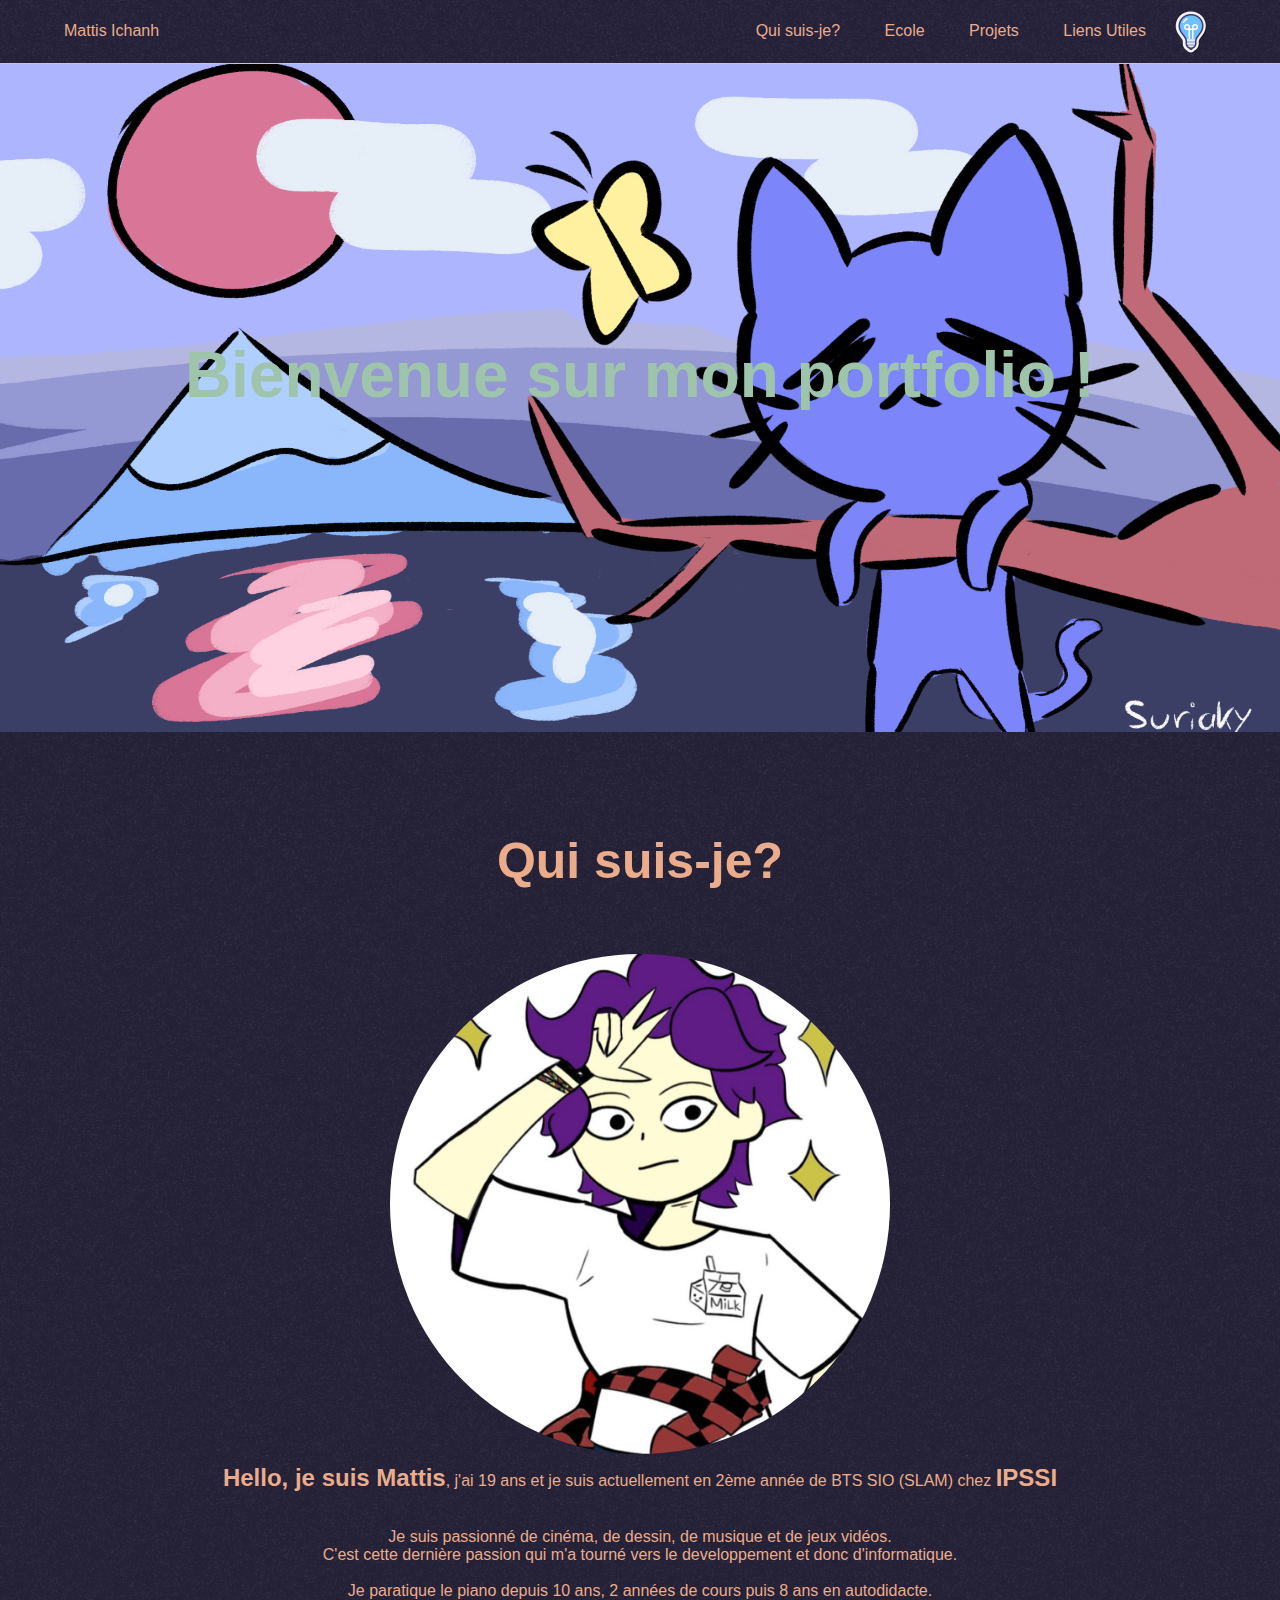
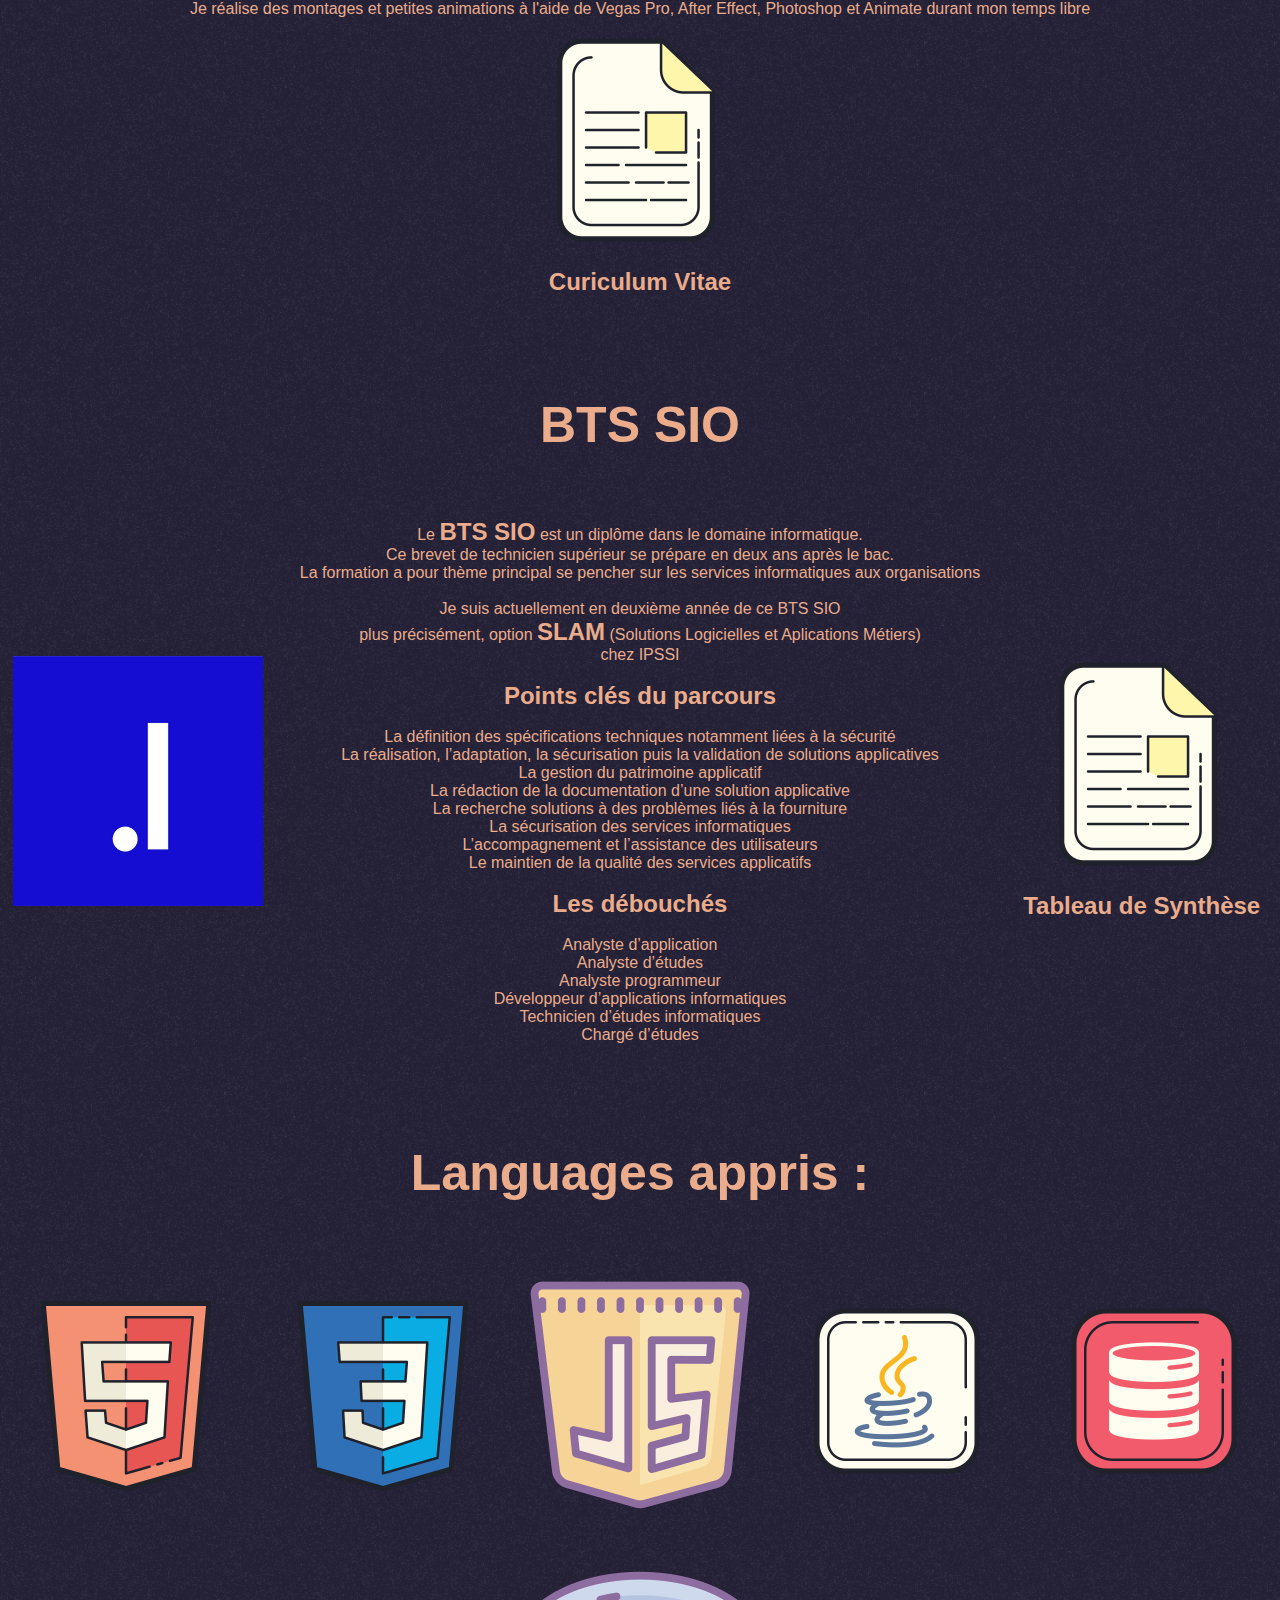
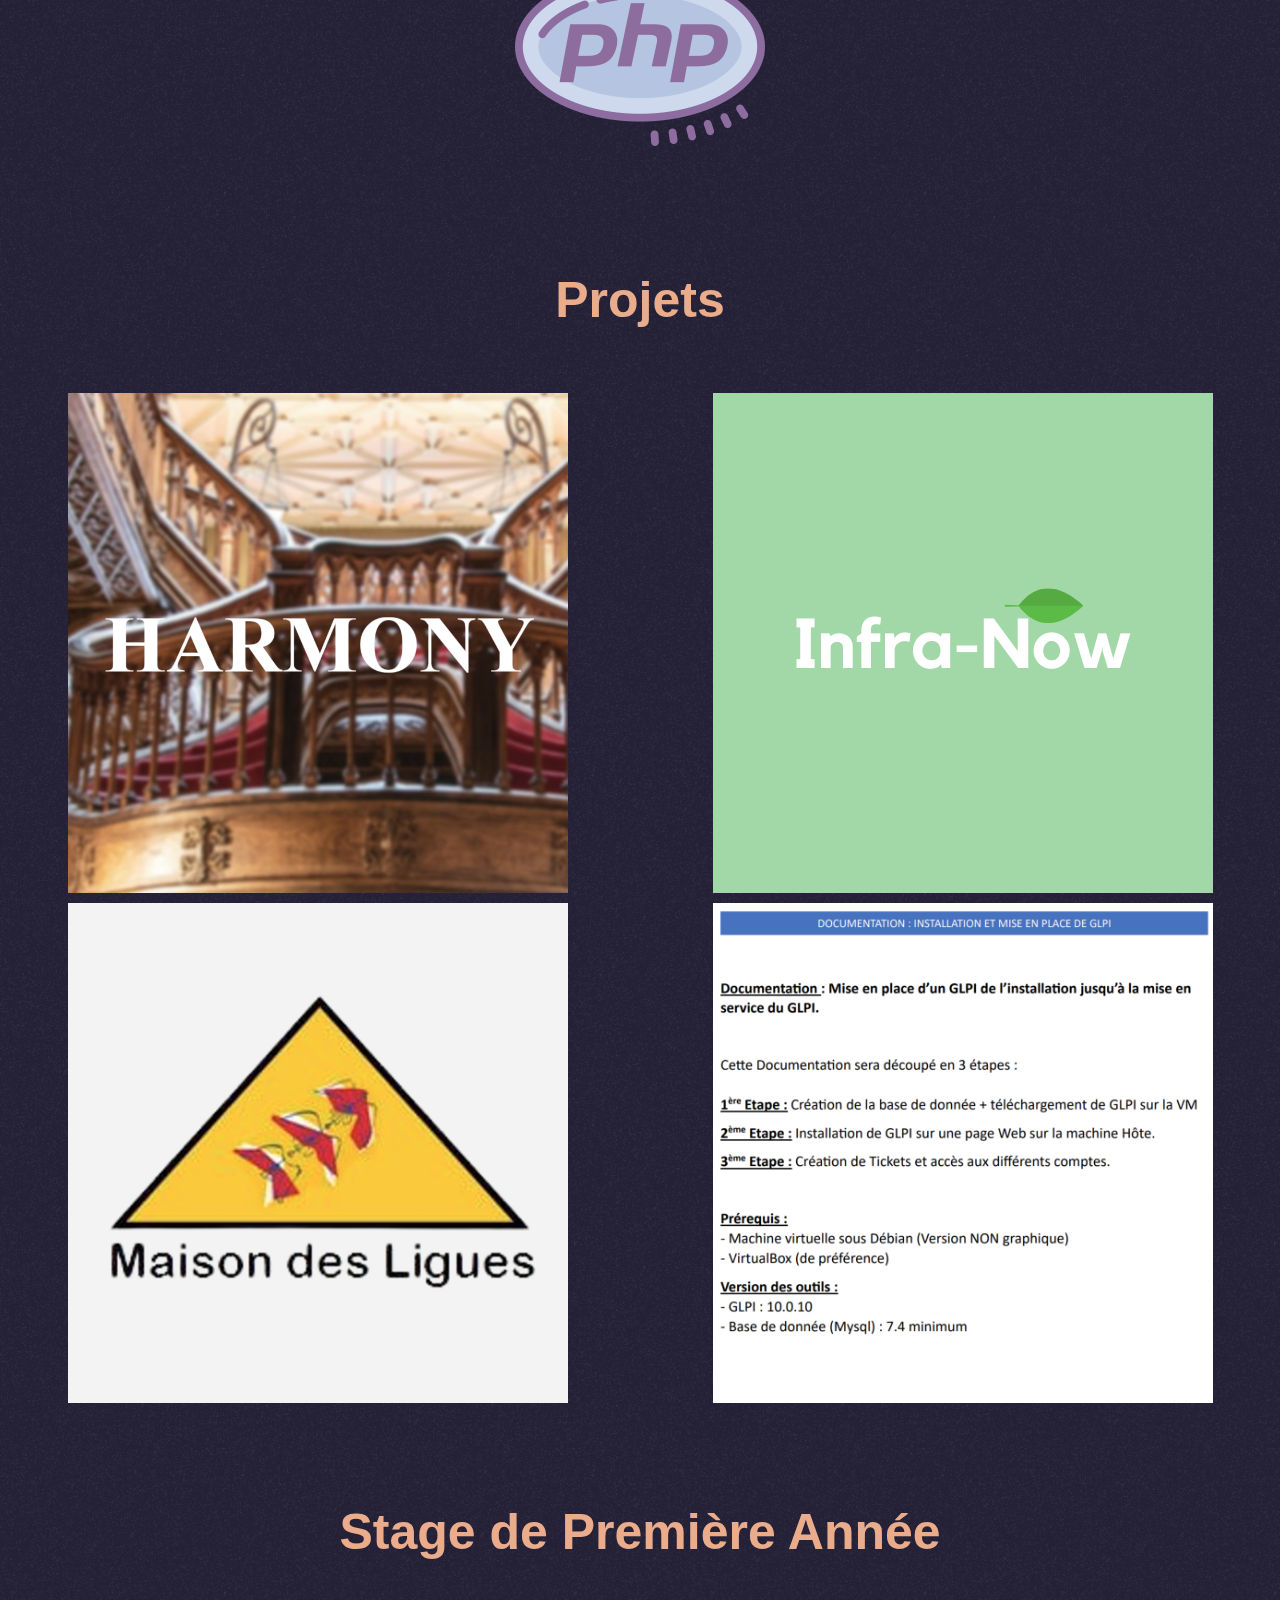
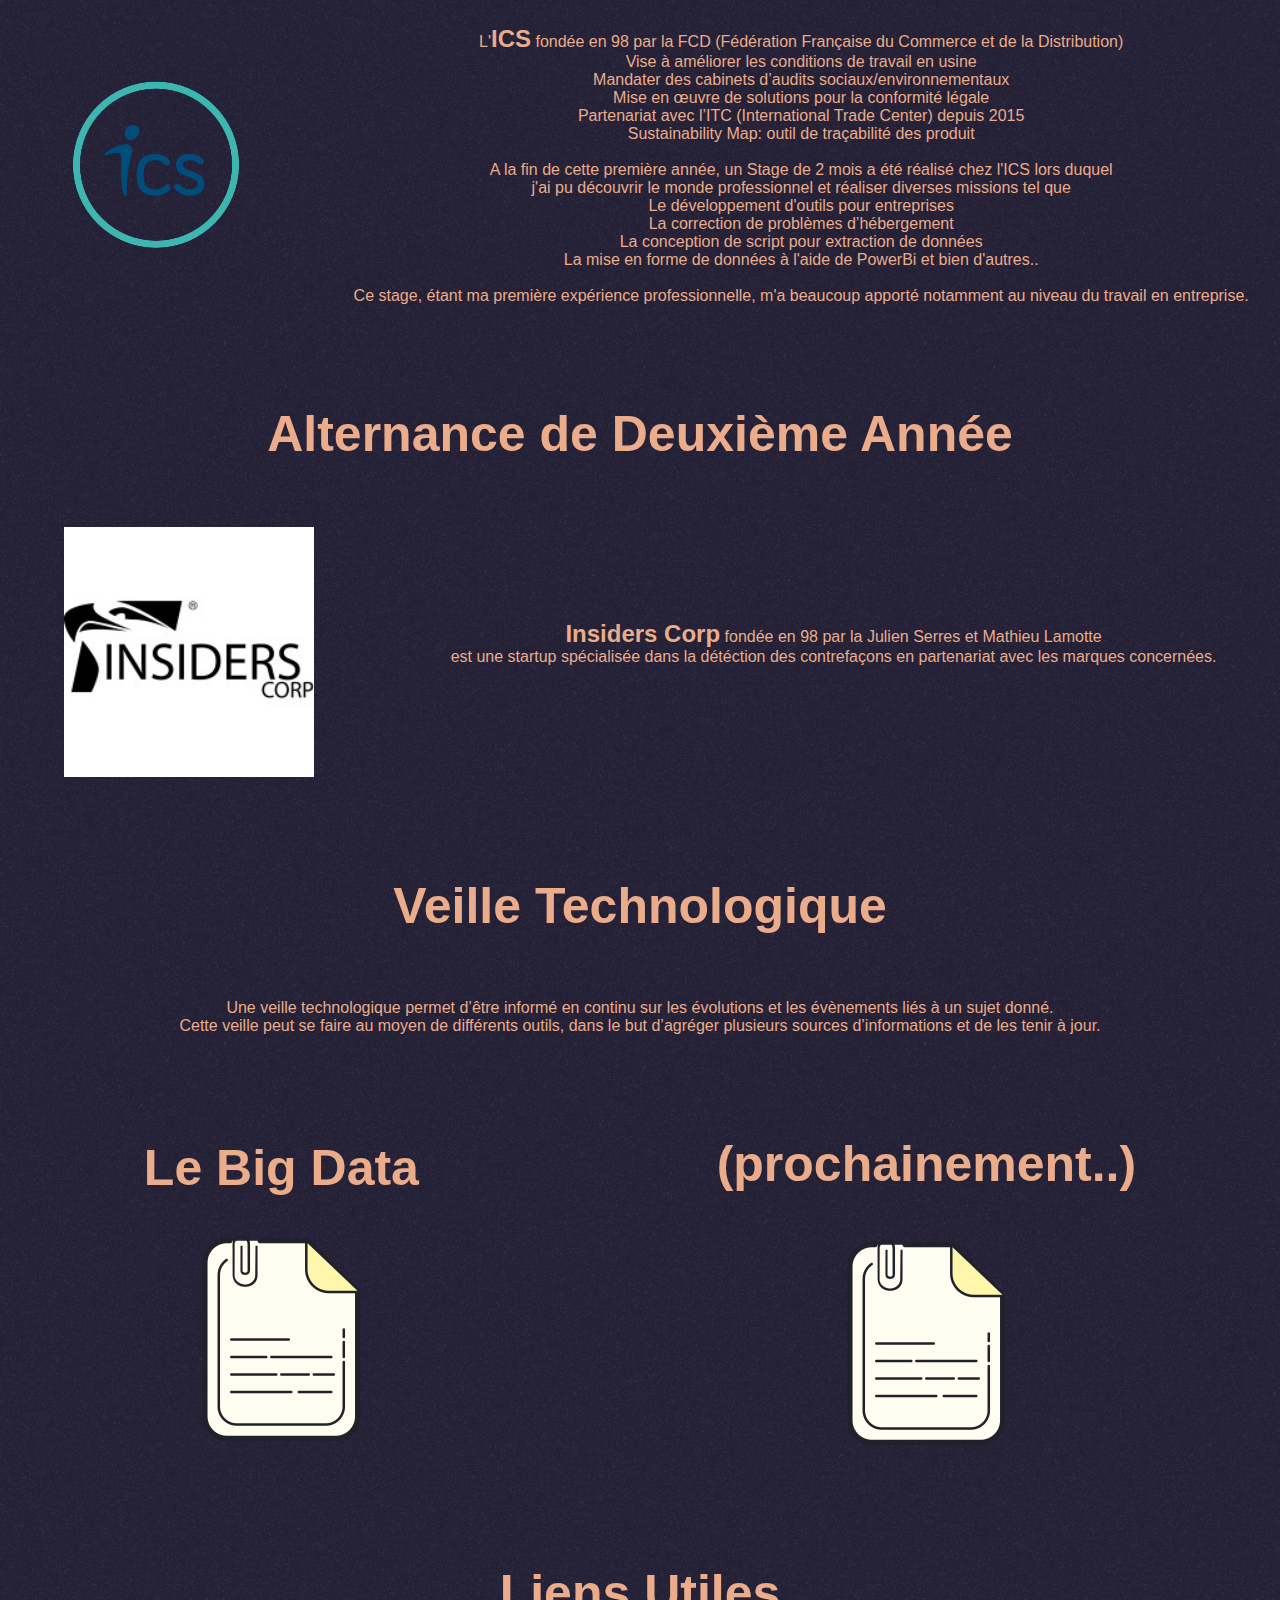
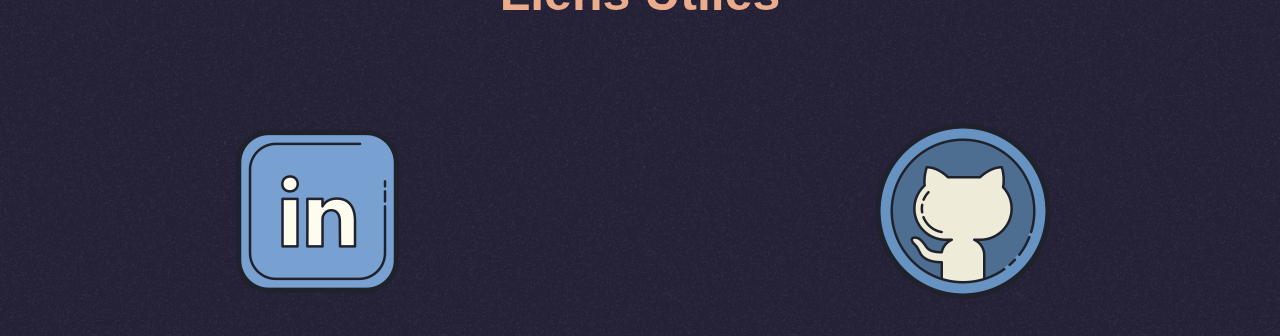
==== index.html @ 0b007d61 "pdf" ====
<!DOCTYPE html>
<html lang="fr">

<head>
    <meta charset="UTF-8">
    <link rel="stylesheet" type="text/css" href="style.css">
    <title>Mattis Ichanh</title>
</head>
<header class="header">
    <a class="home" href="index.html#">Mattis Ichanh</a>

    <nav>

        <ul class="nav_links">
            </p>
            <li><a href="index.html#infos">Qui suis-je?</a></li>
            <li><a href="index.html#ecole">Ecole</a></li>
            <li><a href="index.html#projets">Projets</a></li>
            <li><a href="index.html#contact">Liens Utiles</a></li>
        </ul>

    </nav>
    
    <a type="button" onclick="myFunction()">
        <img class="lumiere" src="images/light_off.png" id="lumiere" alt="">
    </a>
       
    <script>
        function myFunction() {
            var element = document.body;
            element.classList.toggle("dark-mode");
            var image = document.getElementById('lumiere');
            if (image.src.match("images/light_off.png")) {
                image.src = "images/light_on.png";
            } else {
                image.src = "images/light_off.png";
            }
        }
    </script>
    
    
    
</header>

<body>
    <p>© Mattis ICHANH</p>

    <h1 class="welcome">Bienvenue sur mon portfolio !</h1>

    <h1 id="infos">Qui suis-je?</h1>
    <div class="p_container">

        <div class="p_box">
            <img class="avatar" src="images/avatar.png">
        </div>

        <div class="p_box">
            <p><strong>Hello, je suis Mattis</strong>, j'ai 19 ans et je suis actuellement en 
                2ème année de BTS SIO (SLAM) chez <strong>IPSSI</strong></p>
            
            <br>
            <br>
            <p>Je suis passionné de cinéma, de dessin, de musique et de jeux vidéos.</p>
            <p>C'est cette dernière passion qui m'a tourné vers le developpement et donc d'informatique.</p>
            <br>
            <p>Je paratique le piano depuis 10 ans, 2 années de cours puis 8 ans en autodidacte.</p>
            <p>Je réalise des montages et petites animations à l'aide de Vegas Pro, After Effect, Photoshop et Animate durant mon temps libre</p>
            
            
            <div class="p_container"><div class="p_box">
                <a class="c_box" href="documents/ichanh_mattis_cv.pdf" target="_blank">
                    <img class="carre" src="images/logo_file1.png" alt="Curiculum Vitae téléchargeable sous format PDF">
                </a>
                <strong><p>Curiculum Vitae</p></strong>
            </div></div>

        </div>
        
    </div>

    <h1 id="ecole">BTS SIO</h1>
    <div class="p_container">

        <div class="p_box">
            <img class="carre" src="images/logo_ipssi.png">
        </div>

        <div class="p_box">
            <p>Le <strong>BTS SIO</strong> est un diplôme dans le domaine informatique.</p>
            <p>Ce brevet de technicien supérieur se prépare en deux ans après le bac.</p>
            <p>La formation a pour thème principal se pencher sur les services informatiques aux organisations</p>
            <br>
            <p>Je suis actuellement en deuxième année de ce BTS SIO </p>
            <p>plus précisément, option <strong>SLAM</strong> (Solutions Logicielles et Aplications Métiers)</p>
            <p>chez IPSSI</p><br>
            <p><strong>Points clés du parcours</strong></p>
            <br>
            <p>La définition des spécifications techniques notamment liées à la sécurité</p>
            <p>La réalisation, l’adaptation, la sécurisation puis la validation de solutions applicatives</p>
            <p>La gestion du patrimoine applicatif</p>
            <p>La rédaction de la documentation d’une solution applicative</p>
            <p>La recherche solutions à des problèmes liés à la fourniture</p>
            <p>La sécurisation des services informatiques</p>
            <p>L’accompagnement et l’assistance des utilisateurs</p>
            <p>Le maintien de la qualité des services applicatifs</p>
            <br>
            <p><strong>Les débouchés</strong></p>
            <br>
            <p>Analyste d’application</p>
            <p>Analyste d’études</p>
            <p>Analyste programmeur</p>
            <p>Développeur d’applications informatiques</p>
            <p>Technicien d’études informatiques</p>
            <p>Chargé d’études</p>
        </div>
        
        <div class="p_box">
            <a class="c_box" href="documents/tableau_synthese.pdf" target="_blank">
                <img class="carre" src="images/logo_file1.png">
            </a>
            <strong><p>Tableau de Synthèse</p></strong>
        </div>

    </div>

    <h1>Languages appris :</h1>
    <div class="l_container">

        <div class="l_box">
            <img class="carre" src="images/logo_html.png">
        </div>
        <div class="l_box">
            <img class="carre" src="images/logo_css.png">
        </div>
        <div class="l_box">
            <img class="carre" src="images/logo_js.png">
        </div>
        <div class="l_box">
            <img class="carre" src="images/logo_java.png">
        </div>
        <div class="l_box">
            <img class="carre" src="images/logo_sql.png">
        </div>
        <div class="l_box">
            <img class="carre" src="images/logo_php.png">
        </div>
    </div>



    <h1 id="projets">Projets</h1>
    <div class="p_container">

        <div class="p_box">
            <div class="fullwrap">
                <a class="button" href="https://harmony.ipssi-sio.fr/index.php" target="_blank">
                    <img src="images/projet_harmony.png">
                    <div class="fullcap">
                        <h1>Harmony</h1>
                        <p>Site de bibliothèque avec la possibilité de réservation réalisé en Php, JavaScript et Java. La base de données a été faite en SQL</p>
                        <p>Documentation:</p><br>
                        <a class="button" href="documents/doc_harmony_cahier.pdf" target="_blank">[Cahier des charges]</a> 
                        <a class="button" href="documents/doc_harmony_uti.pdf" target="_blank">[Manuel d'utilisateur]</a>    
                        <a class="button" href="documents/doc_harmony_rgpd.pdf" target="_blank">[RGPD]</a>       
                    </div>
                </a>
            </div>
        </div>
        
        <div class="p_box">
            <div class="fullwrap">
                <a class="button" href="https://davidsun13.github.io/Infra-Now" target="_blank">
                    <img src="images/projet_infranow.png">
                    <div class="fullcap">
                        <h1>Infranow</h1>
                        <p>Création d'une entreprise fictive avec la mise en place d'un cahier des charges, d'un site web ainsi que d'une configuration d'un profil Linkedin.</p>
                        <p>Documentation:</p><br>
                        <a class="button" href="documents/doc_infranow_powerpoint.pdf" target="_blank">[Présentation]</a>    
                        <a class="button" href="documents/doc_infranow_business_plan.pdf" target="_blank">[Business Plan]</a>    
                        <a class="button" href="documents/doc_infranow_kbis.pdf" target="_blank">[KBIS]</a>    
                        <a class="button" href="documents/doc_infranow_mentions_legales.pdf" target="_blank">[Mentions Légales]</a>             
                    </div>
                </a>
            </div>
        </div>

        <div class="p_box">
            <div class="fullwrap">
                <a class="button" href="documents/doc_m2l.pdf" target="_blank">
                    <img src="images/projet_m2l.png">
                    <div class="fullcap">
                        <h1>Prestation pour M2L</h1>
                        <p>Documentation sur la mise en place d'un cahier des charges, d'une documentation détaillée avec diagramme de gant pour la gestion du projet. Site de réservation d'équipements sportifs réalisé en Node.js, base de données faite en SQL.</p>           
                        <p>Documentation:</p><br>
                        <a class="button" href="documents/doc_m2l_powerpoint.pdf" target="_blank">[Présentation]</a>
                        <a class="button" href="documents/doc_m2l_triangle.pdf" target="_blank">[Triangle du projet]</a>
                        <a class="button" href="documents/doc_m2l_tech.pdf" target="_blank">[Documantation technique]</a>
                    </div>
                </a>
            </div>
        </div>
        
        <div class="p_box">
            <div class="fullwrap">
                <a class="button" href="documents/doc_glpi.pdf" target="_blank">
                    <img src="images/projet_glpi.png">
                    <div class="fullcap">
                        <h1>GLPI</h1>
                        <p>Réalisation d'une documentation sur un projet d'outil de gestion d'erreurs utilisateur</p>
                    </div>
                </a>
            </div>
        </div>

    </div>


    <h1 id="stage">Stage de Première Année</h1>
    <div class="p_container">

        <div class="p_box">
            <img class="carre" src="images/logo_ics.png">
        </div>

        <div class="p_box">
            <p>L'<strong>ICS</strong> fondée en 98 par la FCD (Fédération Française du Commerce et de la Distribution)</p>
            <p>Vise à améliorer les conditions de travail en usine</p>
            <p>Mandater des cabinets d’audits sociaux/environnementaux</p>
            <p>Mise en œuvre de solutions pour la conformité légale</p>
            <p>Partenariat avec l’ITC (International Trade Center) depuis 2015</p>
            <p>Sustainability Map: outil de traçabilité des produit</p>
            <br>
            <p>A la fin de cette première année, un Stage de 2 mois a été réalisé chez l'ICS lors duquel </p>
            <p>j'ai pu découvrir le monde professionnel et réaliser diverses missions tel que </p>
            <p>Le développement d'outils pour entreprises</p>
            <p>La correction de problèmes d’hébergement</p>
            <p>La conception de script pour extraction de données</p>
            <p>La mise en forme de données à l'aide de PowerBi et bien d'autres..</p>
            <br>
            <p>Ce stage, étant ma première expérience professionnelle, m'a beaucoup apporté notamment au niveau du travail en entreprise.
            </p>
        </div>

    </div>

    <h1 id="alternance">Alternance de Deuxième Année</h1>
    <div class="p_container">

        <div class="p_box">
            <img class="carre" src="images/logo_insiders.png">
        </div>

        <div class="p_box">
            <p><strong>Insiders Corp</strong> fondée en 98 par la Julien Serres et Mathieu Lamotte</p>
            <p>est une startup spécialisée dans la détéction des contrefaçons en partenariat avec les marques concernées.</p>
            <br>
        </div>
    </div>

    <h1>Veille Technologique</h1>
    <div class="p_container">

        <div class="p_box">
            <p>Une veille technologique permet d’être informé en continu sur les évolutions et les évènements liés à un sujet donné.</p>
            <p>Cette veille peut se faire au moyen de différents outils, dans le but d’agréger plusieurs sources d’informations et de les tenir à jour.</p>
        </div>

    </div>
    
    <div class="p_container">

        <div class="p_box">
            <h1>Le Big Data</h1>
            <a class="c_box" href="documents/veille_technologique_big_data.pdf" target="_blank">
                <img class="carre" src="images/logo_file.png">
            </a>    
        </div>

        <div class="p_box">
            <h1>(prochainement..)</h1>
            <a class="c_box" href="#" target="_blank">
                <img class="carre" src="images/logo_file.png">
            </a>    
        </div>

    </div>

    <h1 id="contact">Liens Utiles</h1>
    <div class="c_container">

        <a class="c_box" href="https://www.linkedin.com/in/mattis-i-63588a247/" target="_blank">
            <img class="carre" src="images/logo_linkedin.png">
        </a>

        <a class="c_box" href="https://gitlab.com/Suriaky" target="_blank">
            <img class="carre" src="images/logo_git.png">
        </a>
        
    </div>

</body>

</html>
---- style.css ----
* {
    box-sizing: border-box;
    margin: 0;
    text-align: center;
    font-family: 'GeneralSans-Variable',Helvetica,sans-serif;
}
img {
    display: block;
    margin-left: auto;
    margin-right: auto;
    max-width: 100%;
}
li, a {
    font-weight: 500;
    font-size: 16px;
    text-decoration: none;
}
header {
    transition: 0.5s ;
    position: fixed;
    left: 0px;  
    right: 0px;  
    top: 0px;  
    display: flex;
    justify-content: space-between;
    align-items: center;
    padding-inline: 5%;
    padding-block: 0.5%;
    border-bottom: 1px solid #CAC4CE;
    background-color: #242038;
    background-image:url("images/bg_grain.png");
    background-size: 350px auto;
}
.lumiere {
    width: 50px;
    height: 50px;
}
.home {
    margin-right: auto;
    color: #EAAC8B;
}
.home:hover {
    color: #f1d3c3;
}
.nav_links {
    font-size: 100%;
}
.nav_links li {
    display: inline-block;
    padding: 0px 20px;
}
.nav_links li a {
    color: #EAAC8B;
}
.nav_links li a:hover {
    color: #f1d3c3;
}
.navbar {
    overflow: hidden;
}
body {
    transition: 0.5s ;
    background-color: #242036;
    background-image:url("images/bg_grain.png");
    background-size: 350px auto;
    color: #EAAC8B;
}
.coucou {
    padding: 1%;
}
.welcome {
    transition: 0.3s;
    font-size: 400%;
    padding-top: 25%;
    padding-bottom: 25%;
    background-image:url("images/bg_welcome.png");
    background-size: 100% auto;
    color: #9EC5AB;
}
.welcome:hover {
    letter-spacing: 3px;
    color: #E6F0E9;
}
html, body {   
    scroll-behavior: smooth; /*Ceci permet de rentre "smooth" la transition lorsque l'on clique sur un bouton de la nav*/
}
h1 {
    padding-top: 100px;
    padding-bottom: 5%;
    font-size: 50px;
}
strong {
    font-size: 150%;
}
.box {
    display: grid;
    grid-template-columns: repeat(2, 1fr);
    grid-gap: 10px;
    grid-auto-rows: minmax(100px, auto);
    align-items: center;
    padding: 5%;
}
.p_container {
    display: flex;
    flex-wrap: wrap;
    grid-gap: 10px;
}.p_box {
    grid-gap: 10px;
    grid-template-columns: 1fr;
    margin: auto;
}.p_box a {
    display: grid;
    grid-gap: 10px;
    grid-template-columns: 1fr;
    margin: auto;
}
.carre {
    max-width: 250px;
    width: 250px;
    height: 250px;
}
.avatar{
    max-width: 500px;
    width: 500px;
    height: 500px;
    border-radius: 50%;
}
.button {
    font-size: 125%;
    color: #E2F3E9;
}
.l_container {
    display: flex;
    flex-wrap: wrap;
    grid-gap: 5px;
}
.l_box {
    display: grid;
    grid-gap: 10px;
    grid-template-columns: 1fr;
    margin: auto;
    size: 10%;
}
.l_box .carre {
    max-width: 500px;
    width: 250px;
    height: 250px;
    align-items: center;
}
.c_container {
    display: flex;
    flex-wrap: wrap;
    grid-gap: 10px;
}
.c_box {
    display: grid;
    grid-gap: 10px;
    grid-template-columns: 1fr;
    margin: auto;
    size: 10%;
}

.c_box .carre {
    max-width: 500px;
    width: 250px;
    height: 250px;
}
.dark-mode {
    background-color: #E6F0E9;
    color: #14303f;
    .nav_links li a {
    color: #14303f;
}
.home {
    color: #14303f;
}
.header {
    background-color: #E6F0E9;
}
    
}
/* image responsive */
.fullwrap img { width: 500px; }
.fullwrap {
  position: relative; /* required for (b1) */
}
 
/* position de la description */
.fullcap {
  /* pour couvrir l'image */
  position: absolute; top: 0; left: 0;
  width: 100%; height: 100%;
  background-color: rgba(0, 0, 0, 0.7);
 
  /* centrer le contenu */
  display: warp; justify-content: center; align-items: center;
}
 
/* description quand hover */
.fullcap {
  visibility: none; opacity: 0;
  transition: opacity 0.3s;
}
.fullwrap:hover .fullcap {
  visibility: visible; opacity: 1;
}
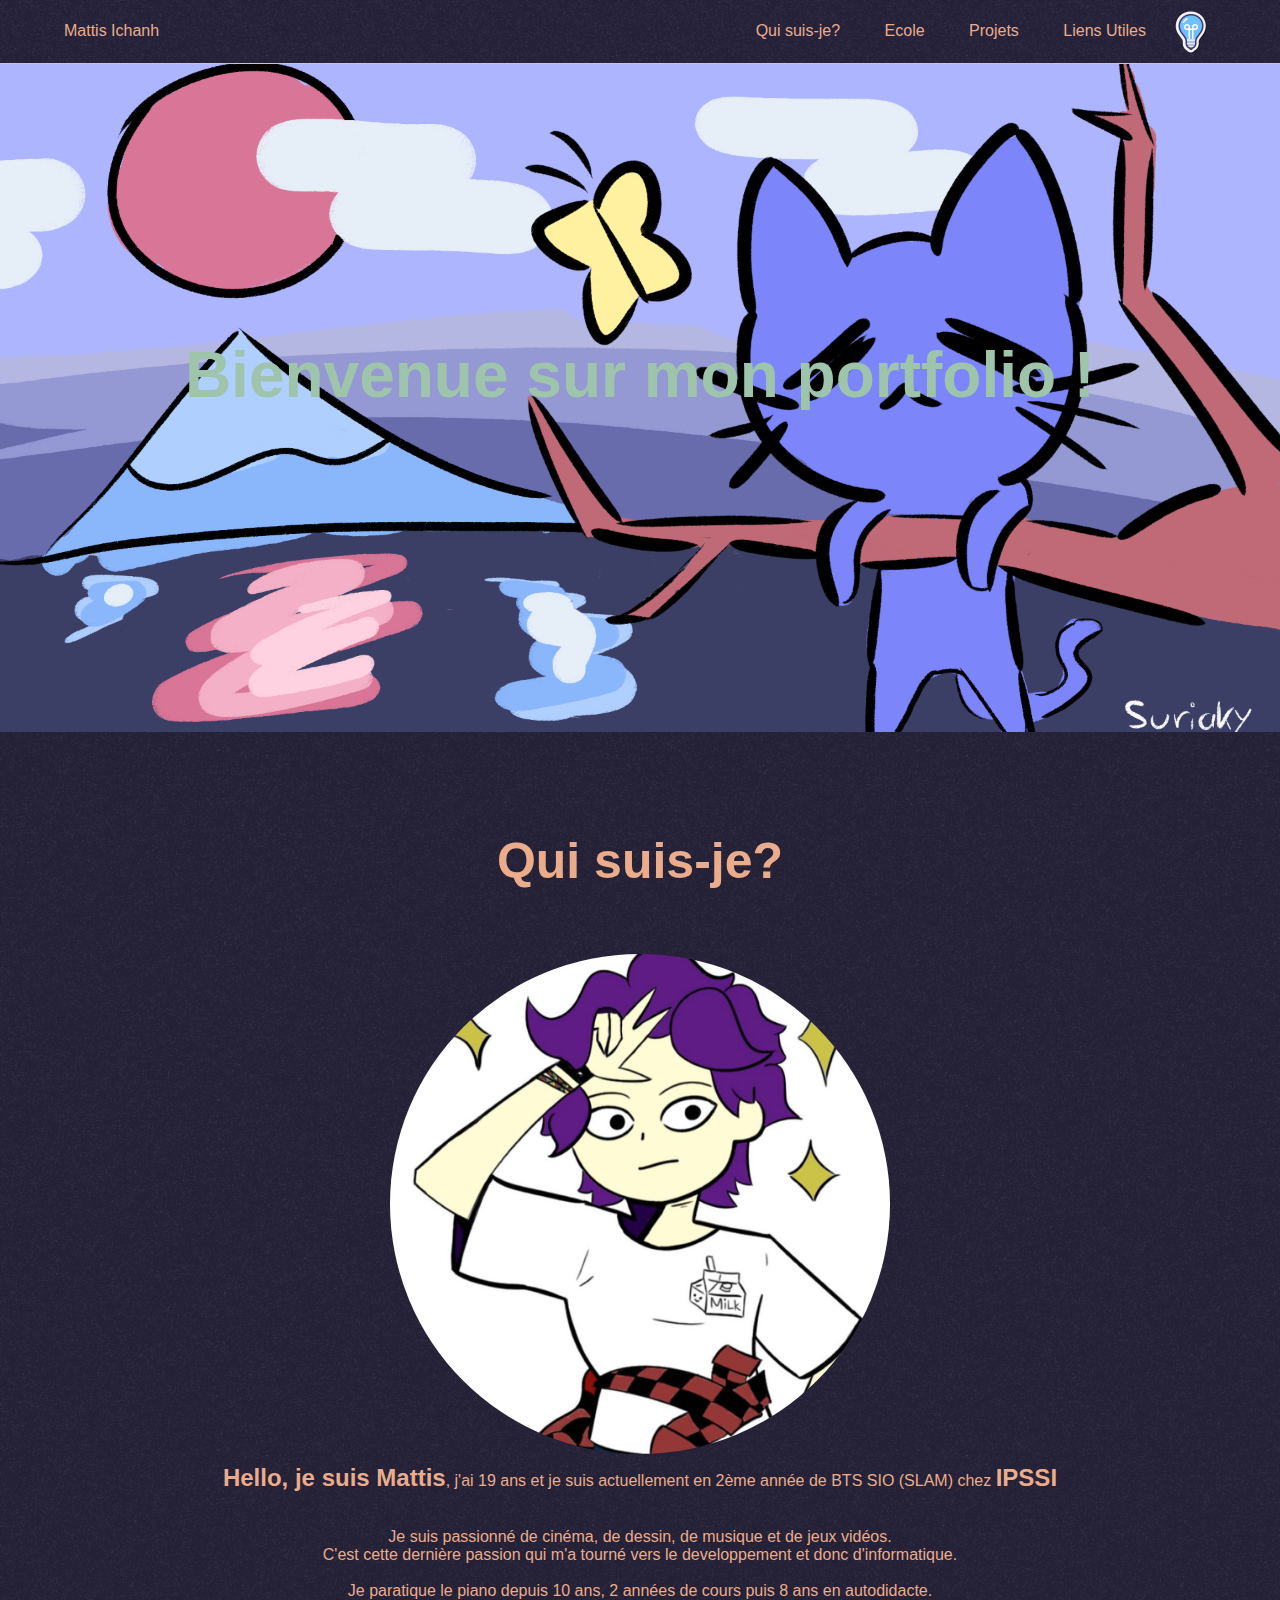
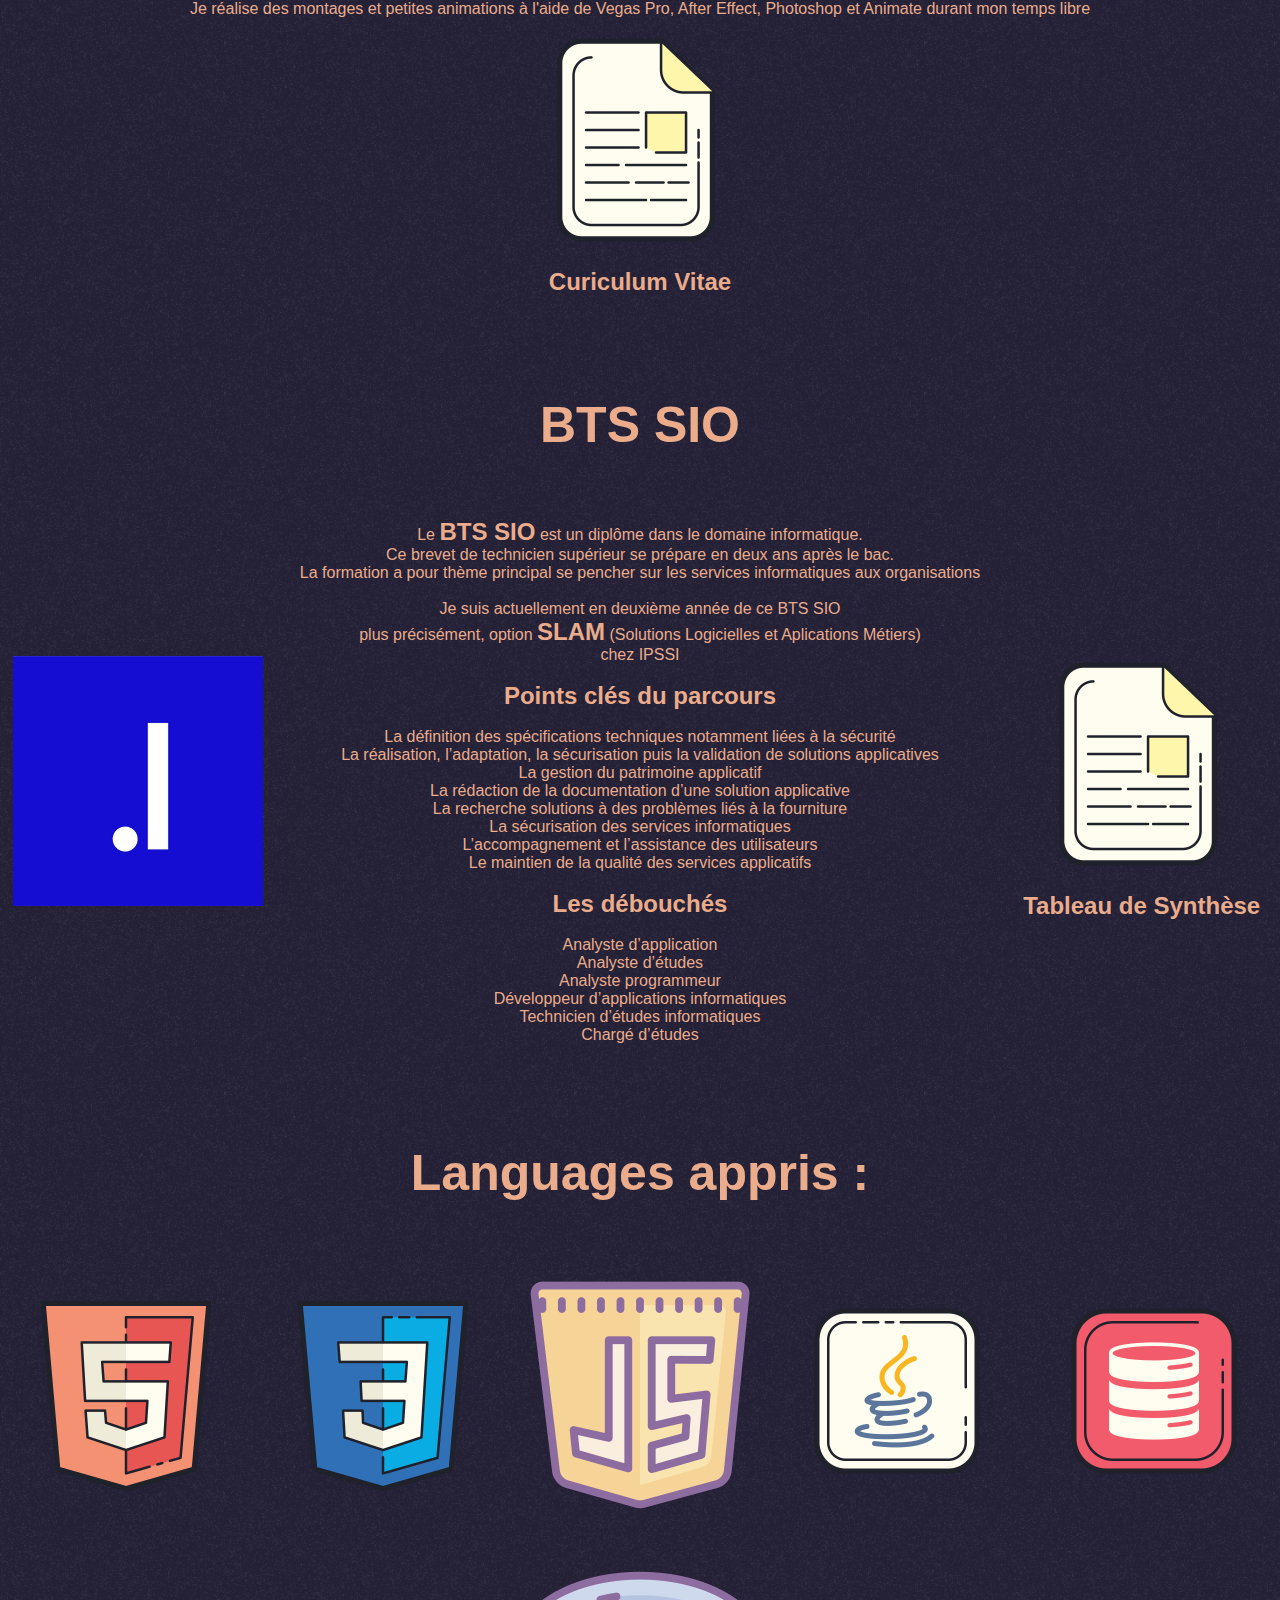
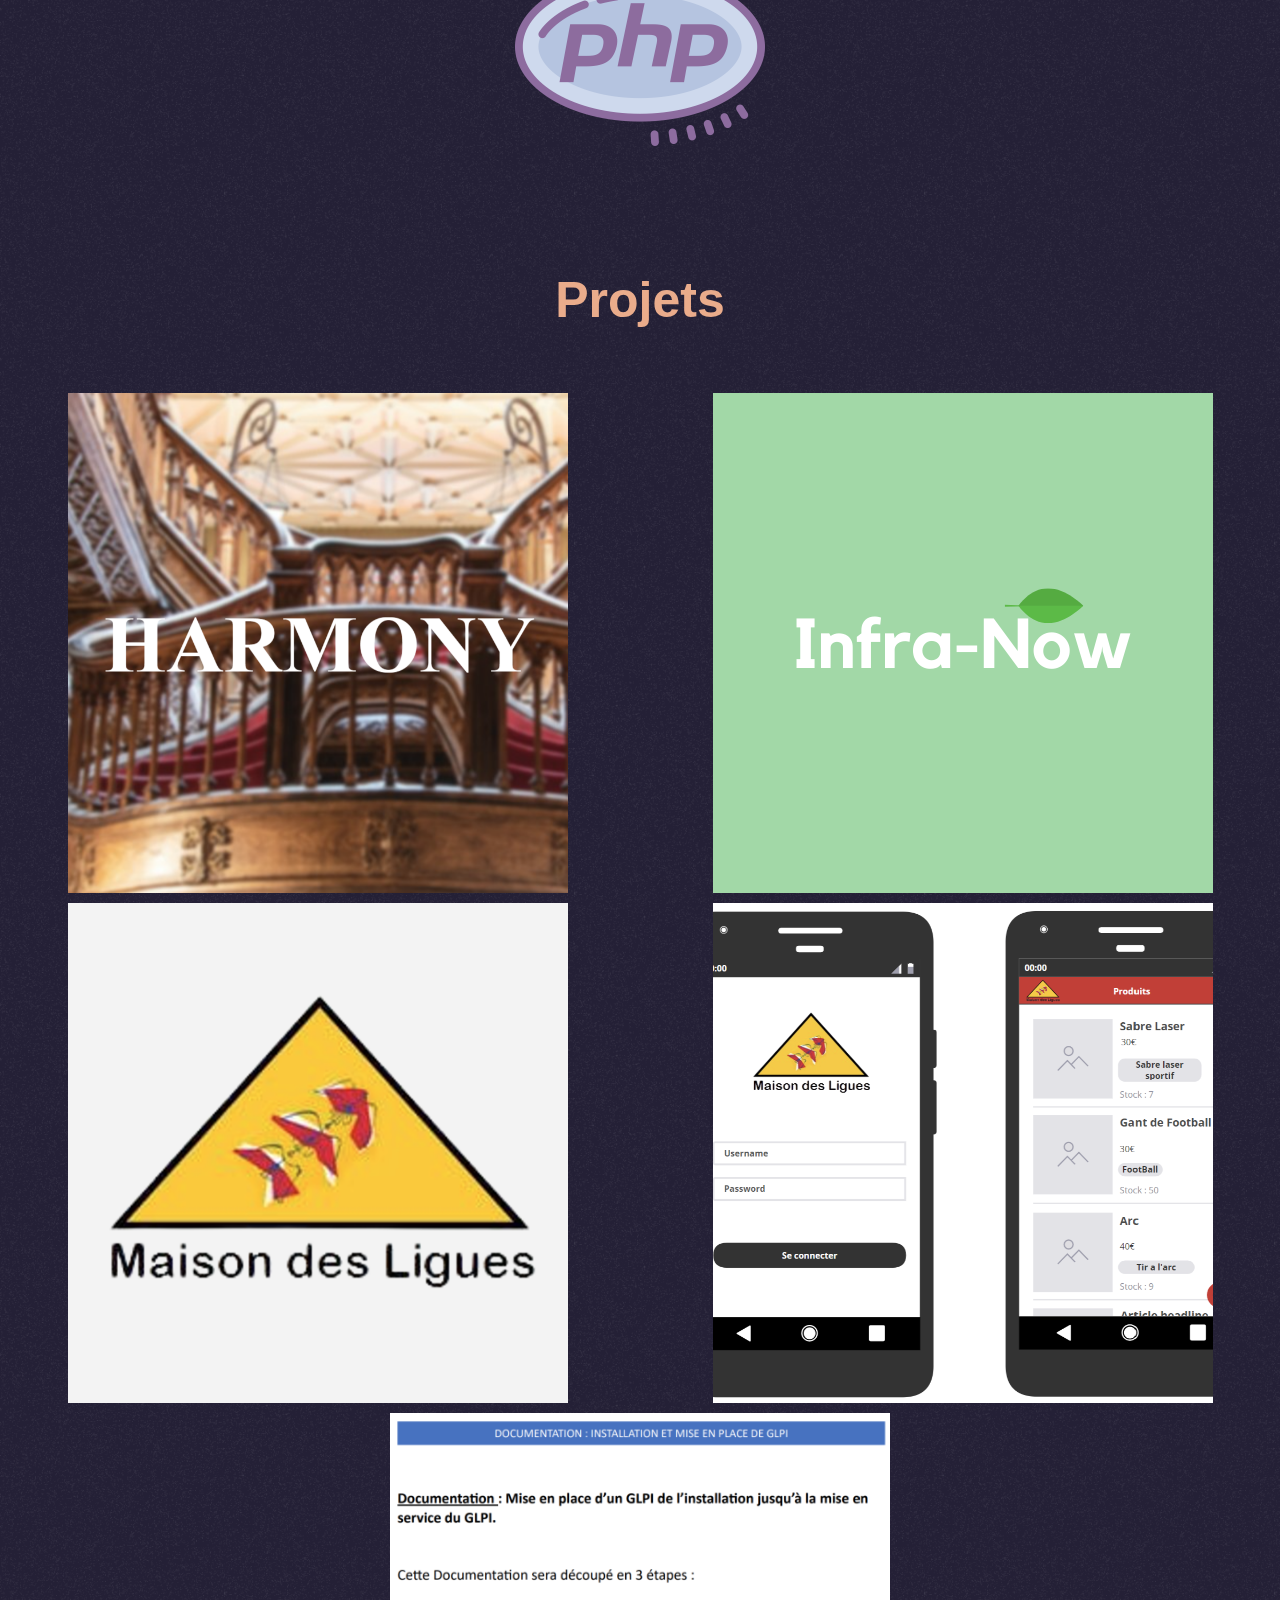
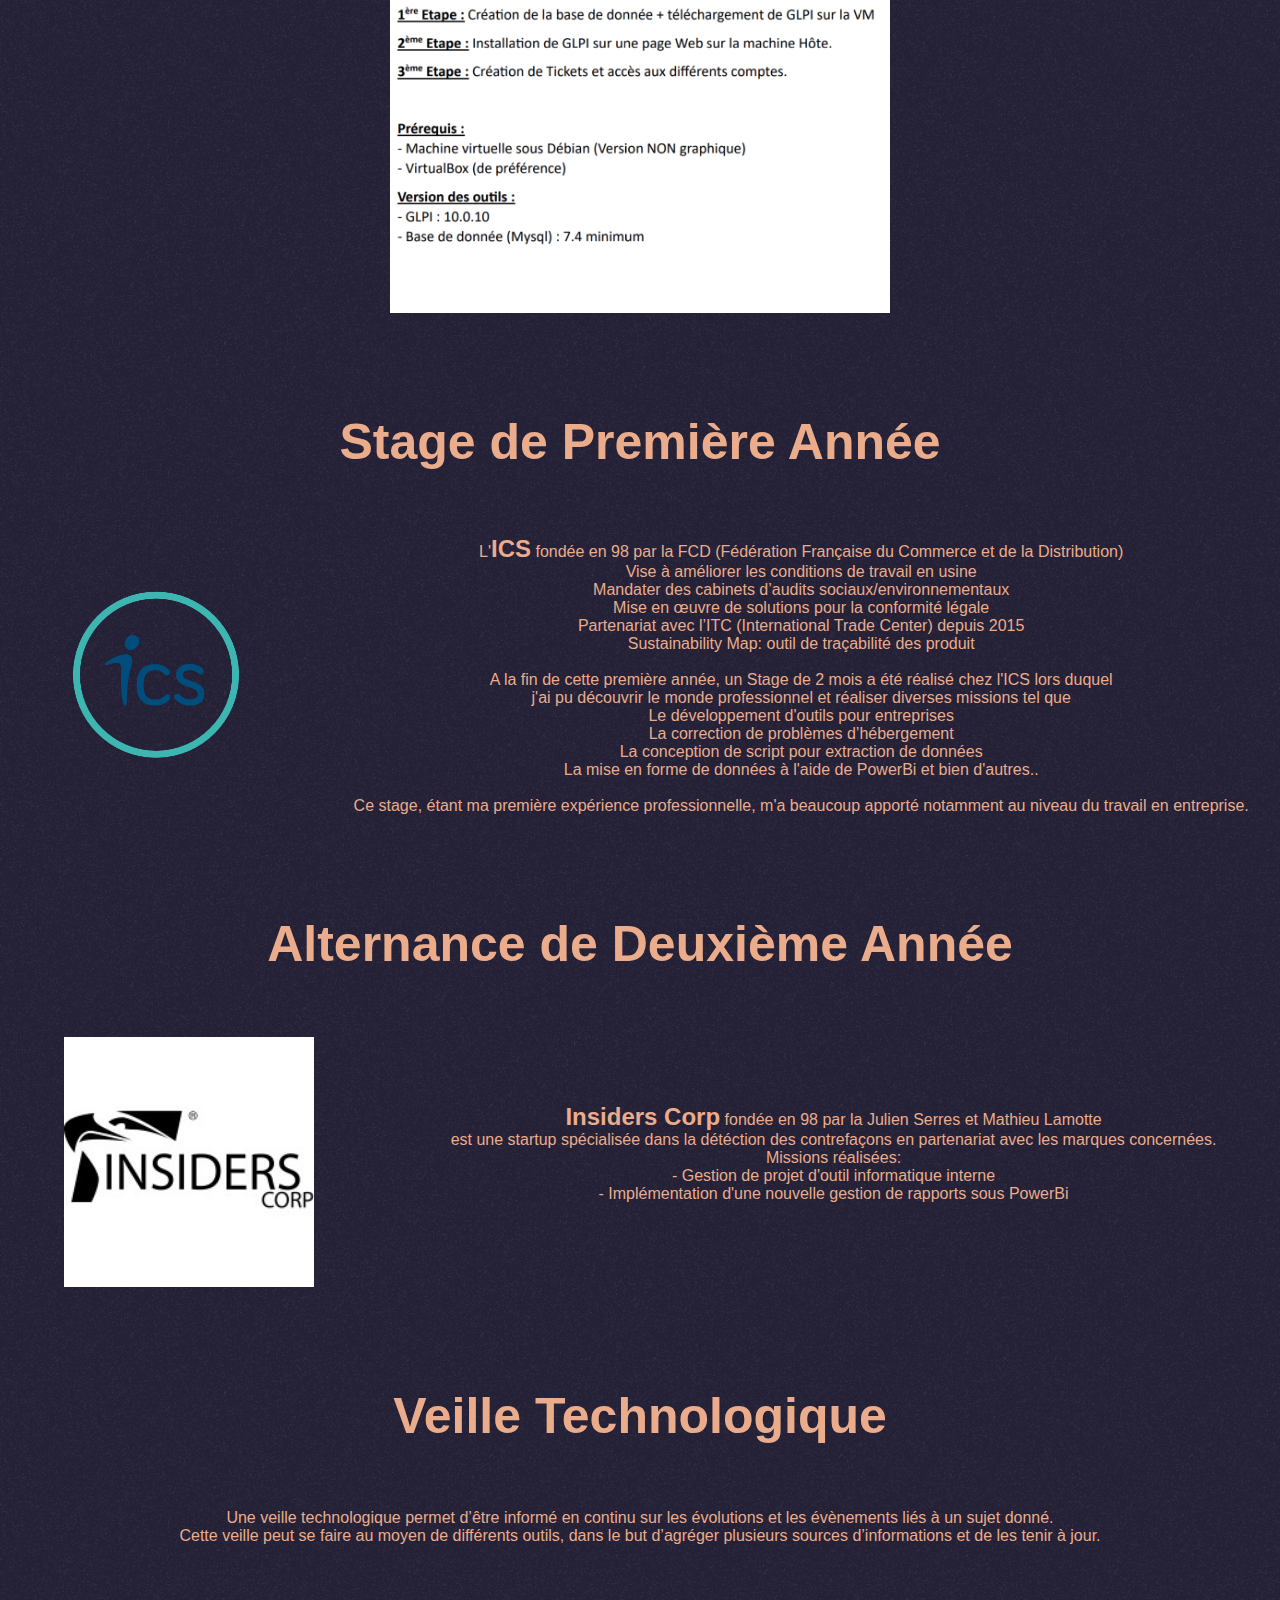
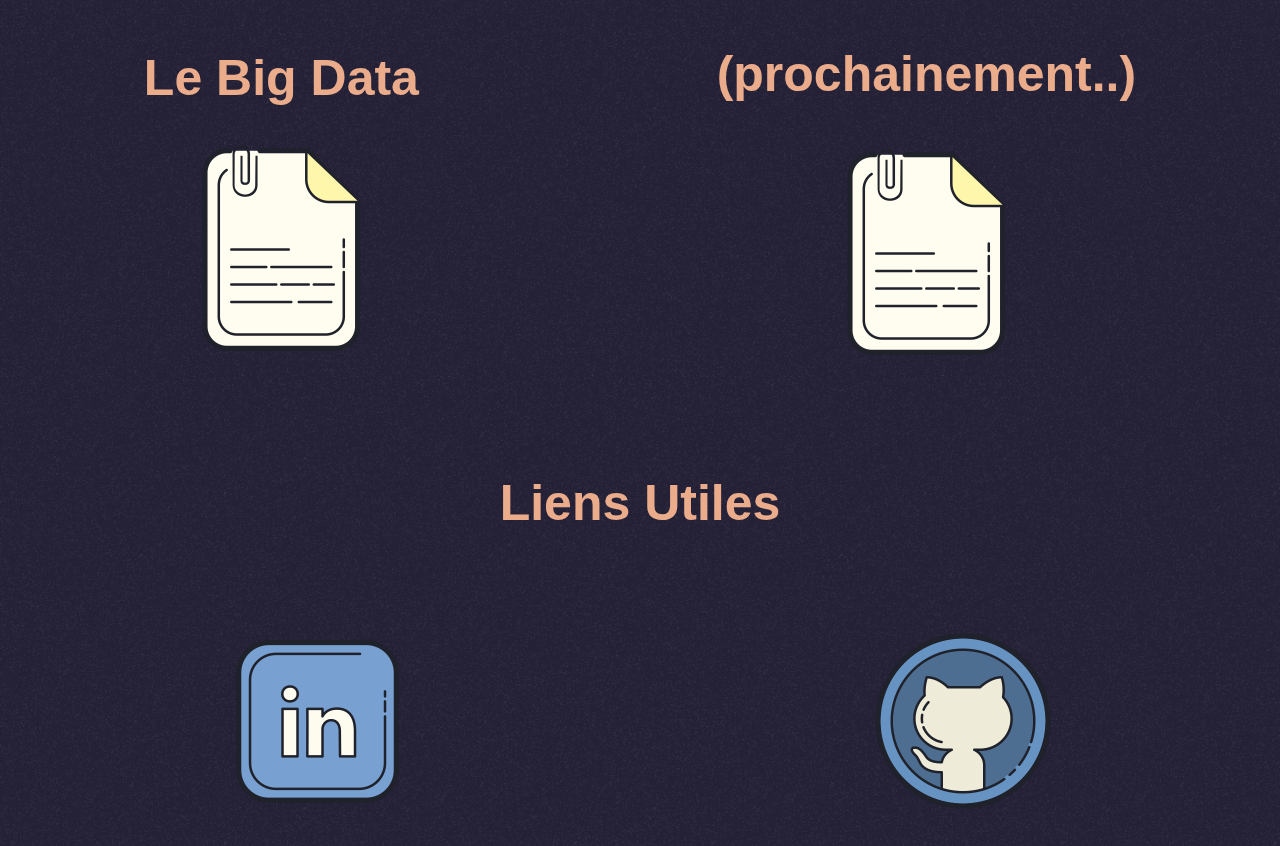
==== commit fdb3858e: "oui" ====
--- a/index.html
+++ b/index.html
@@ -189,12 +189,27 @@
                 <a class="button" href="documents/doc_m2l.pdf" target="_blank">
                     <img src="images/projet_m2l.png">
                     <div class="fullcap">
-                        <h1>Prestation pour M2L</h1>
+                        <h1>AP3</h1>
                         <p>Documentation sur la mise en place d'un cahier des charges, d'une documentation détaillée avec diagramme de gant pour la gestion du projet. Site de réservation d'équipements sportifs réalisé en Node.js, base de données faite en SQL.</p>           
                         <p>Documentation:</p><br>
                         <a class="button" href="documents/doc_m2l_powerpoint.pdf" target="_blank">[Présentation]</a>
                         <a class="button" href="documents/doc_m2l_triangle.pdf" target="_blank">[Triangle du projet]</a>
                         <a class="button" href="documents/doc_m2l_tech.pdf" target="_blank">[Documantation technique]</a>
+                        <a class="button" href="documents/doc_m2l_uti.pdf" target="_blank">[Documantation utilisateur]</a>
+                    </div>
+                </a>
+            </div>
+        </div>
+
+        <div class="p_box">
+            <div class="fullwrap">
+                <a class="button" href="documents/doc_m2l.pdf" target="_blank">
+                    <img src="images/projet_ap4.png">
+                    <div class="fullcap">
+                        <h1>AP4</h1>
+                        <p>Documentation sur la mise en place d'un cahier des charges, d'une documentation détaillée avec diagramme de gant pour la gestion du projet. Application en Flutter utilisant l'API créée pour le projet M2L</p>           
+                        <p>Documentation:</p><br>
+                        <a class="button" href="documents/doc_ap4.pdf" target="_blank">[Présentation]</a>
                     </div>
                 </a>
             </div>
@@ -253,6 +268,9 @@
         <div class="p_box">
             <p><strong>Insiders Corp</strong> fondée en 98 par la Julien Serres et Mathieu Lamotte</p>
             <p>est une startup spécialisée dans la détéction des contrefaçons en partenariat avec les marques concernées.</p>
+            <p>Missions réalisées:</p>
+            <p> - Gestion de projet d'outil informatique interne</p>
+            <p> - Implémentation d'une nouvelle gestion de rapports sous PowerBi</p>
             <br>
         </div>
     </div>
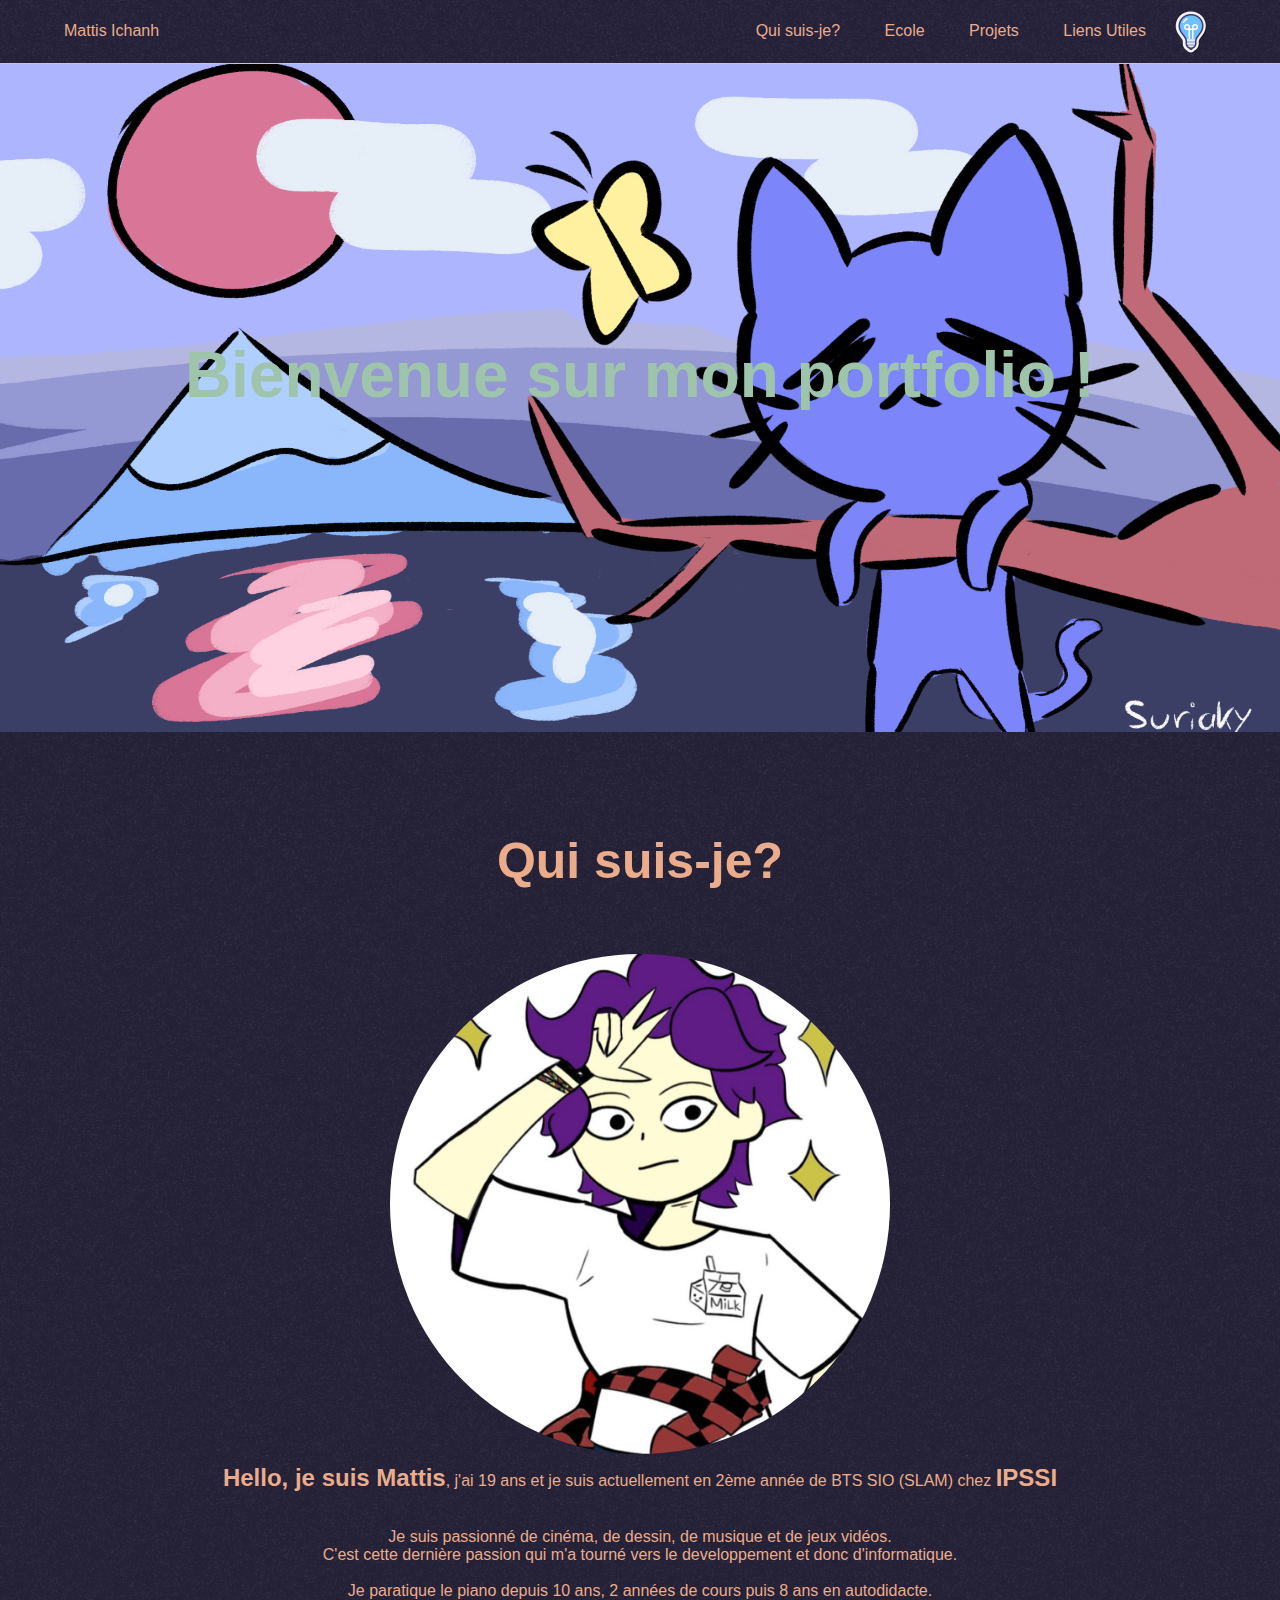
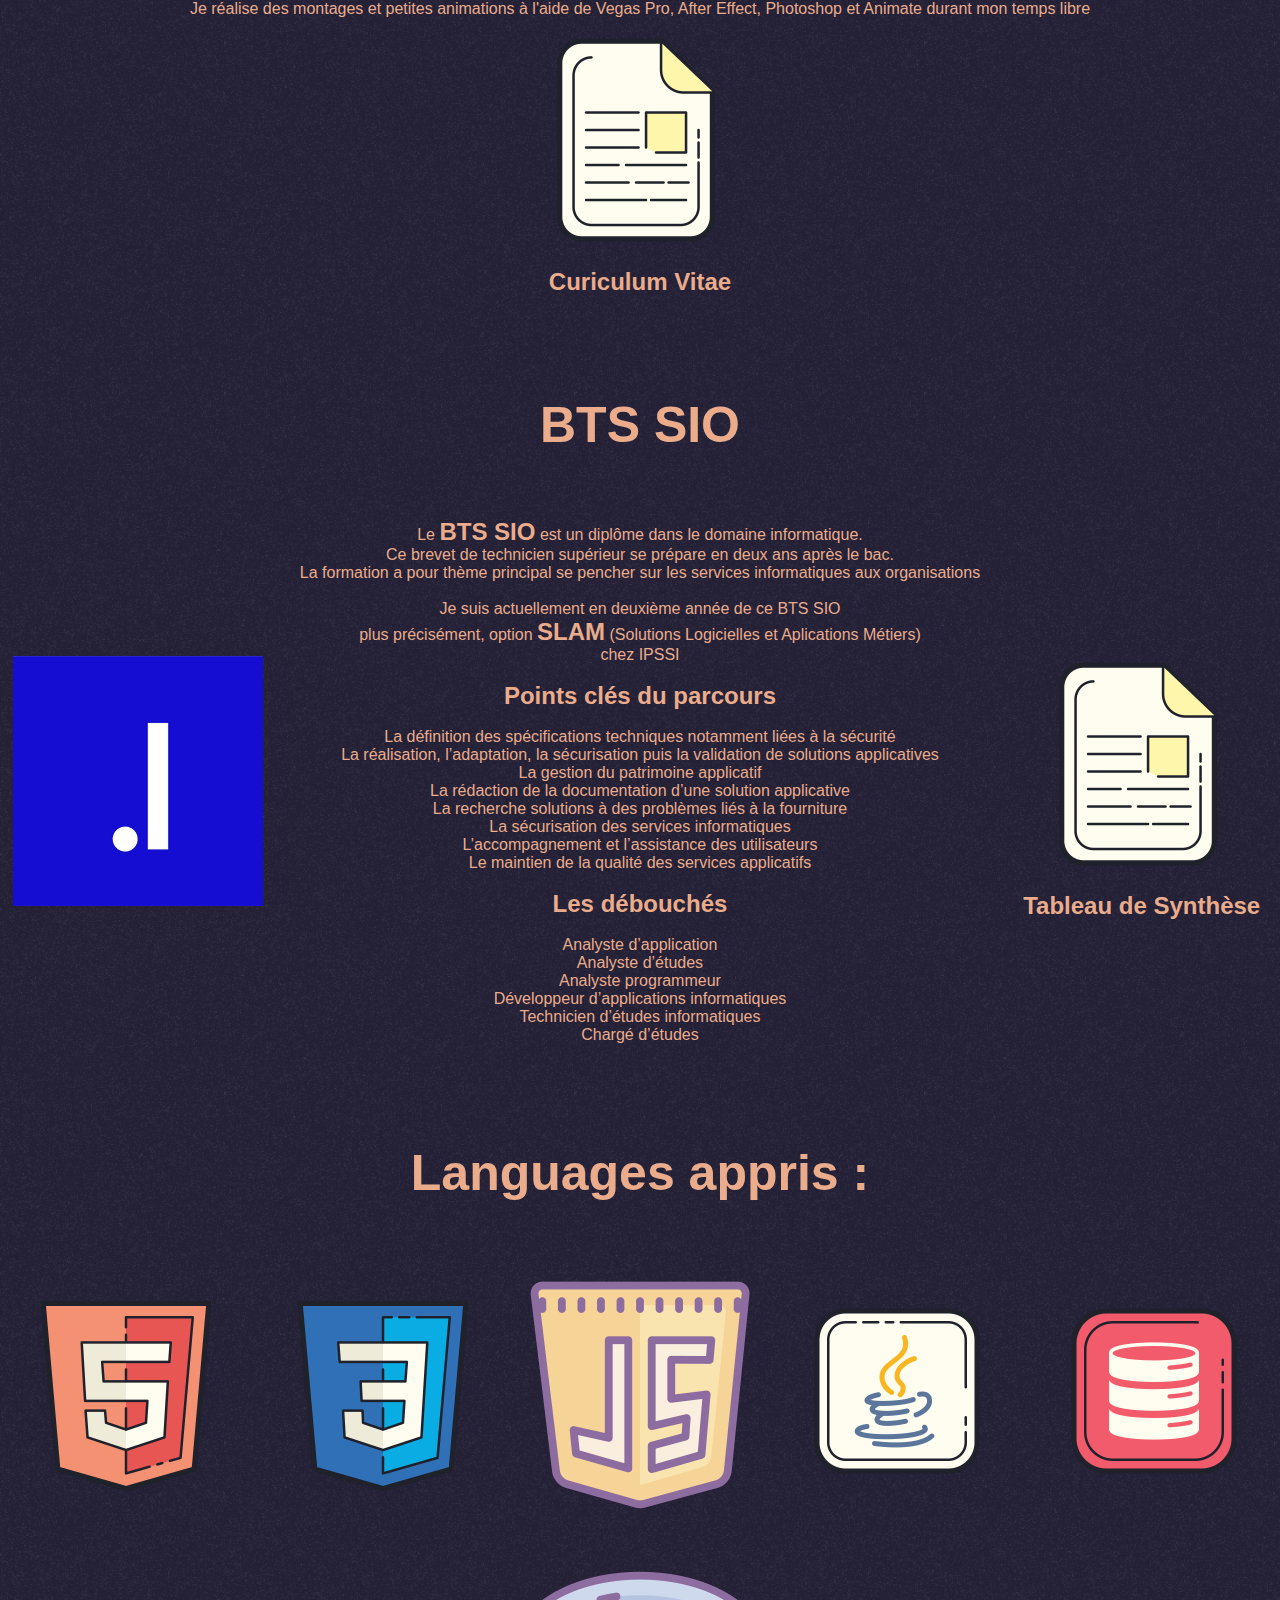
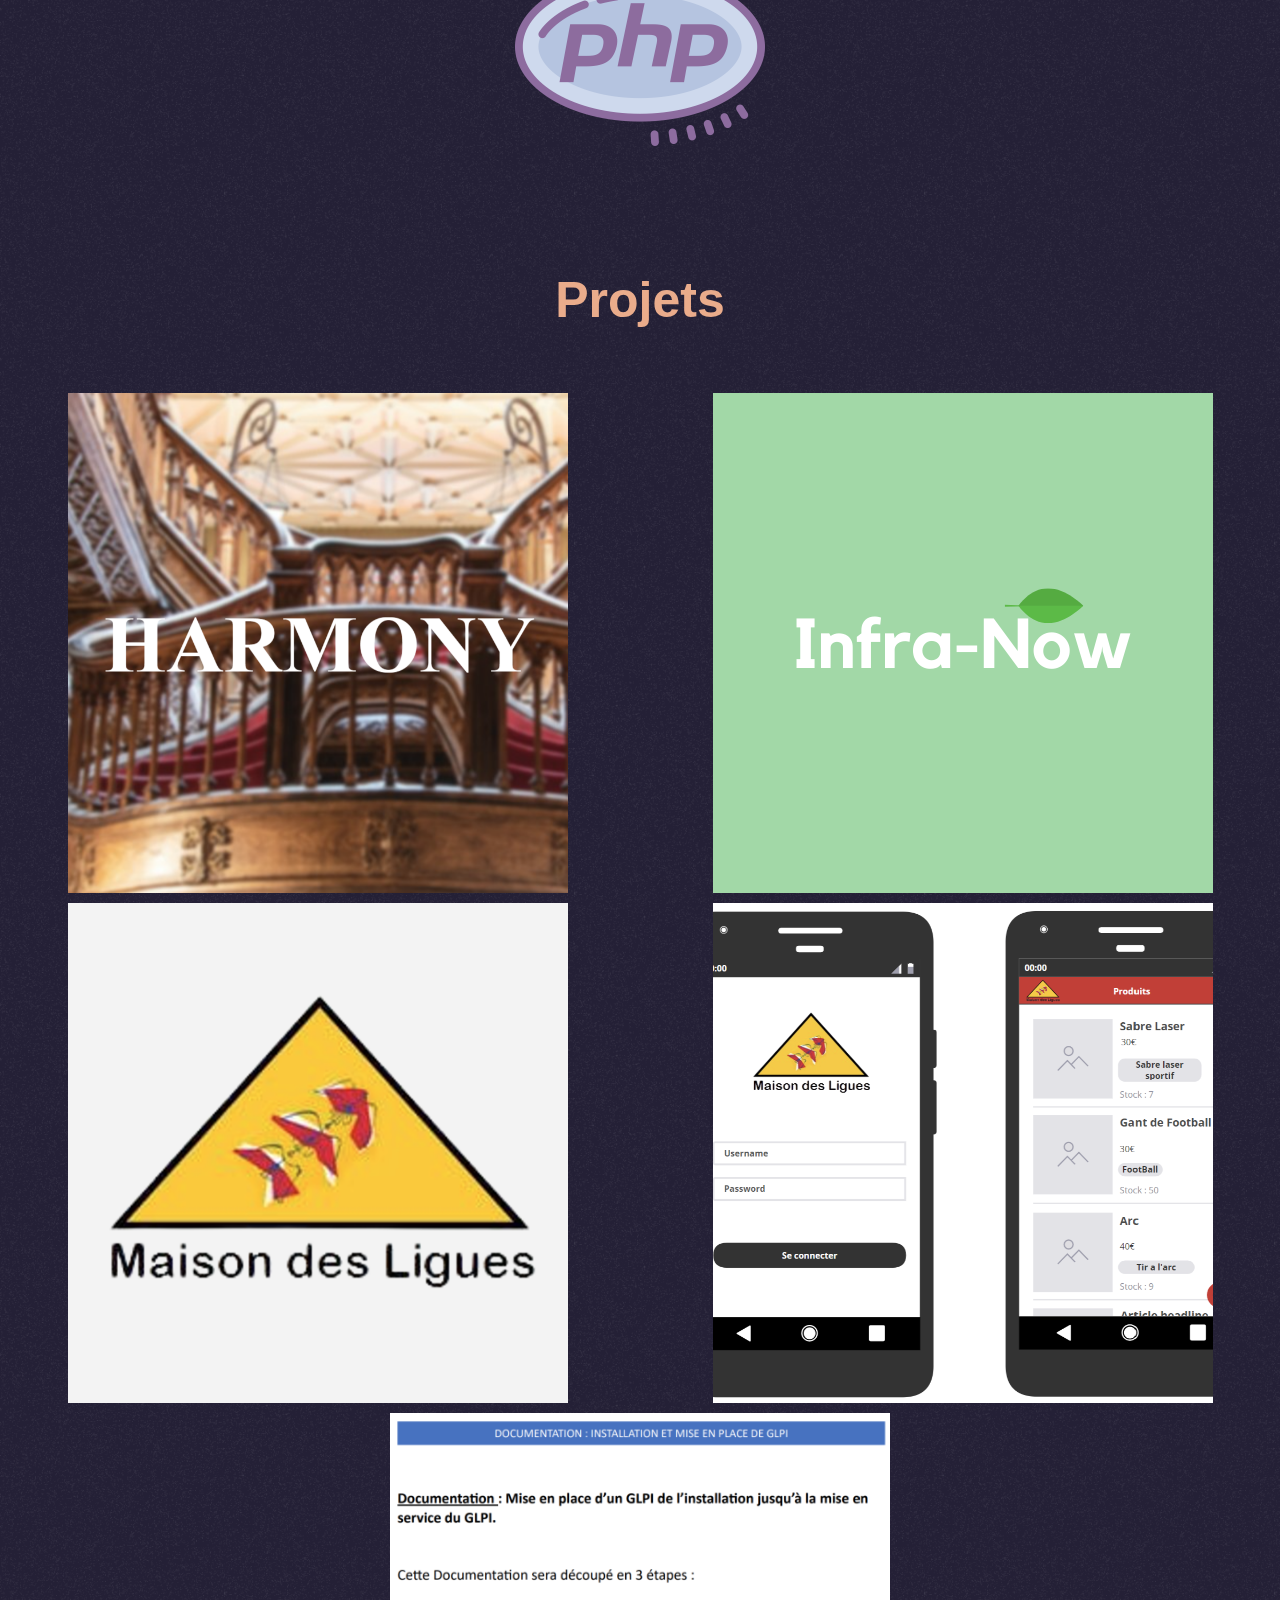
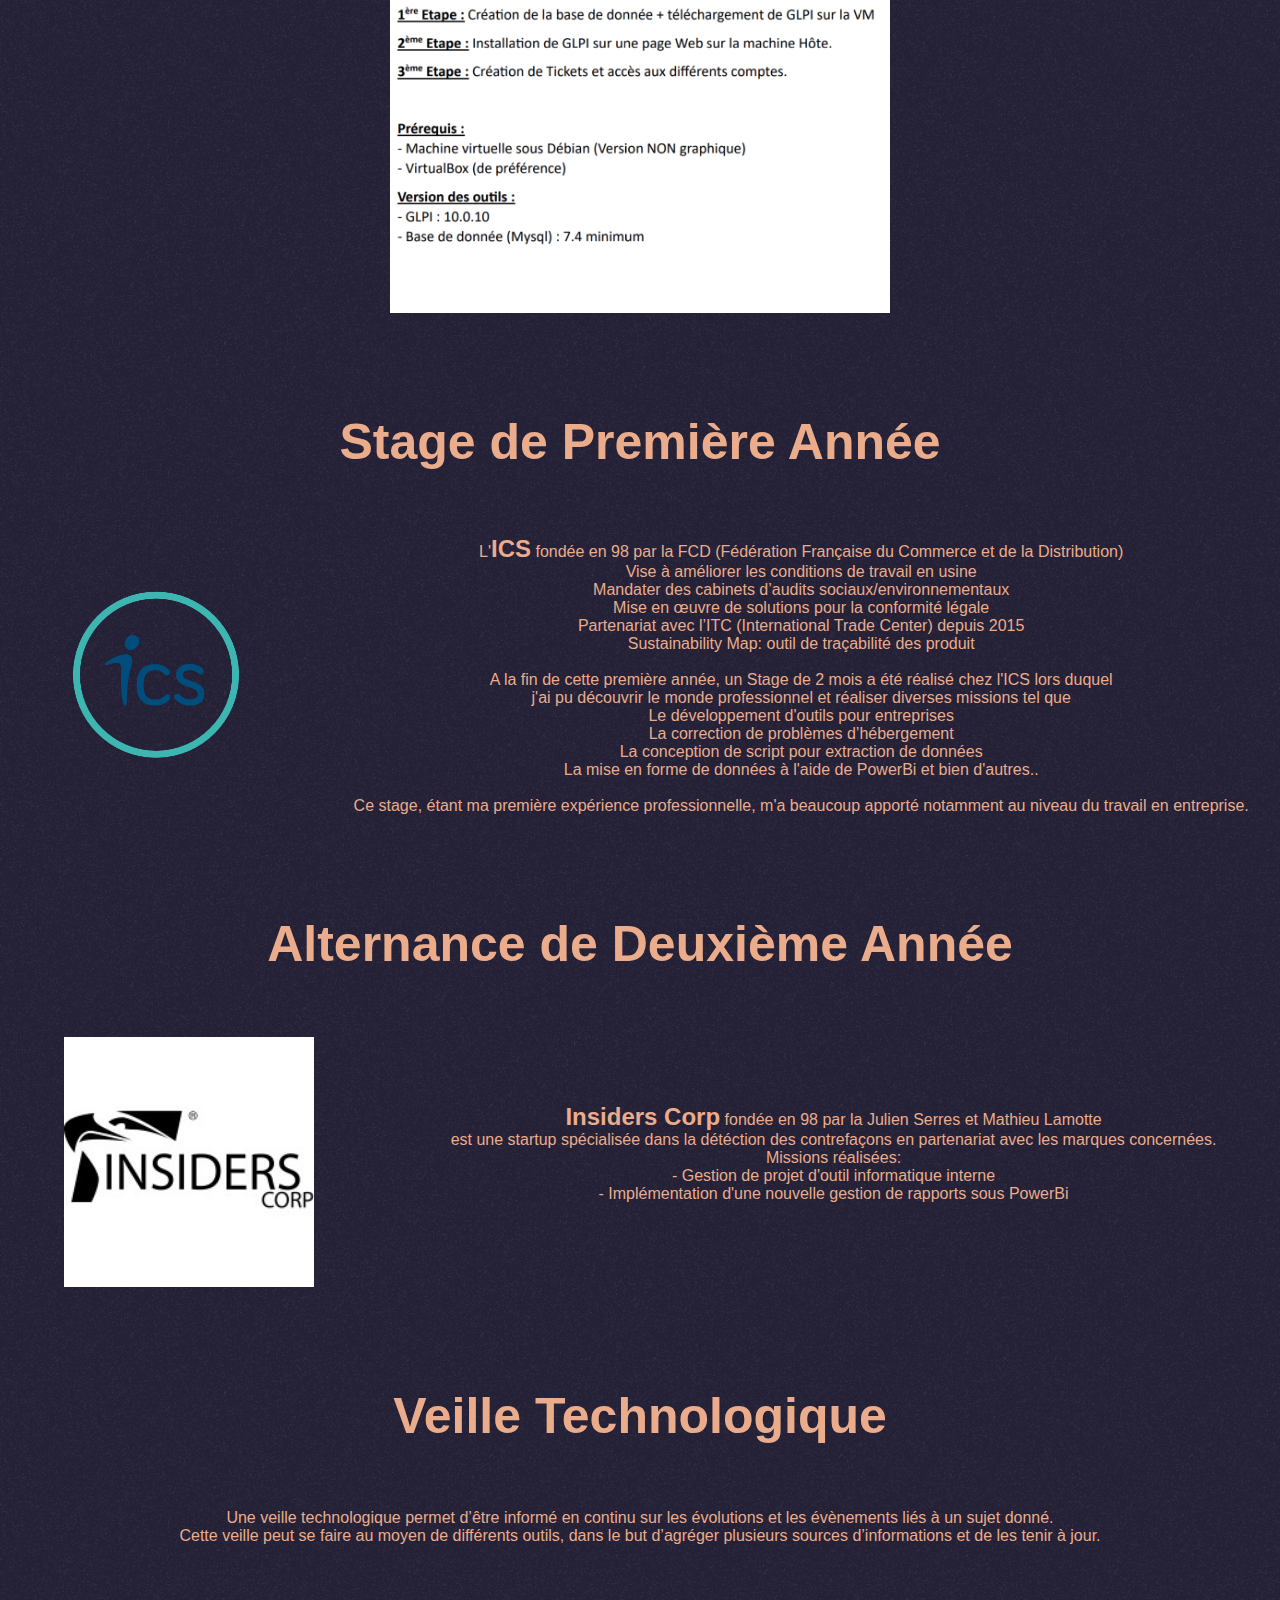
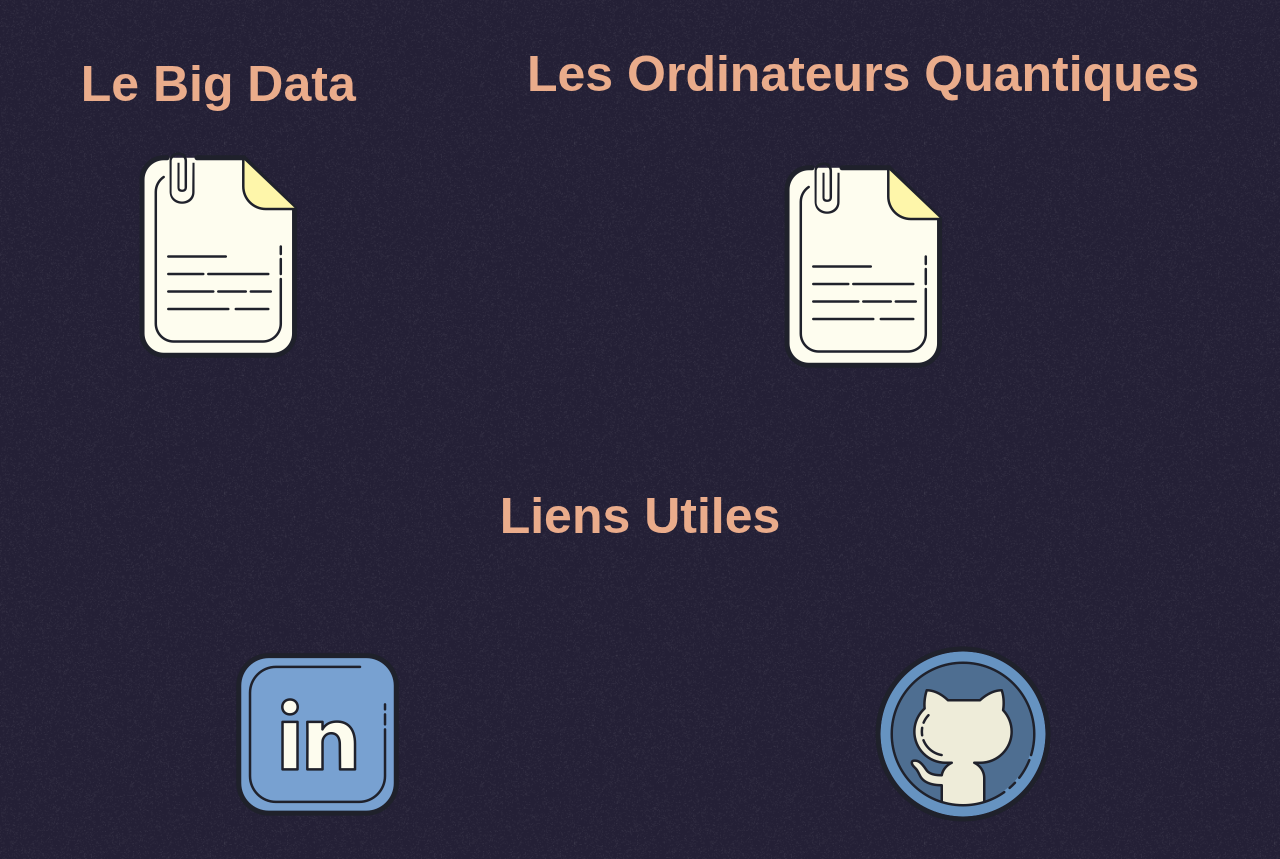
==== commit f1736803: "veille" ====
--- a/index.html
+++ b/index.html
@@ -186,7 +186,7 @@
 
         <div class="p_box">
             <div class="fullwrap">
-                <a class="button" href="documents/doc_m2l.pdf" target="_blank">
+                <a class="button" href="http://10.74.1.202:3000/" target="_blank">
                     <img src="images/projet_m2l.png">
                     <div class="fullcap">
                         <h1>AP3</h1>
@@ -203,7 +203,7 @@
 
         <div class="p_box">
             <div class="fullwrap">
-                <a class="button" href="documents/doc_m2l.pdf" target="_blank">
+                <a class="button" href="documents/doc_ap4.pdf" target="_blank">
                     <img src="images/projet_ap4.png">
                     <div class="fullcap">
                         <h1>AP4</h1>
@@ -295,8 +295,8 @@
         </div>
 
         <div class="p_box">
-            <h1>(prochainement..)</h1>
-            <a class="c_box" href="#" target="_blank">
+            <h1>Les Ordinateurs Quantiques</h1>
+            <a class="c_box" href="documents/veille_technologique_quantum.pdf" target="_blank">
                 <img class="carre" src="images/logo_file.png">
             </a>    
         </div>
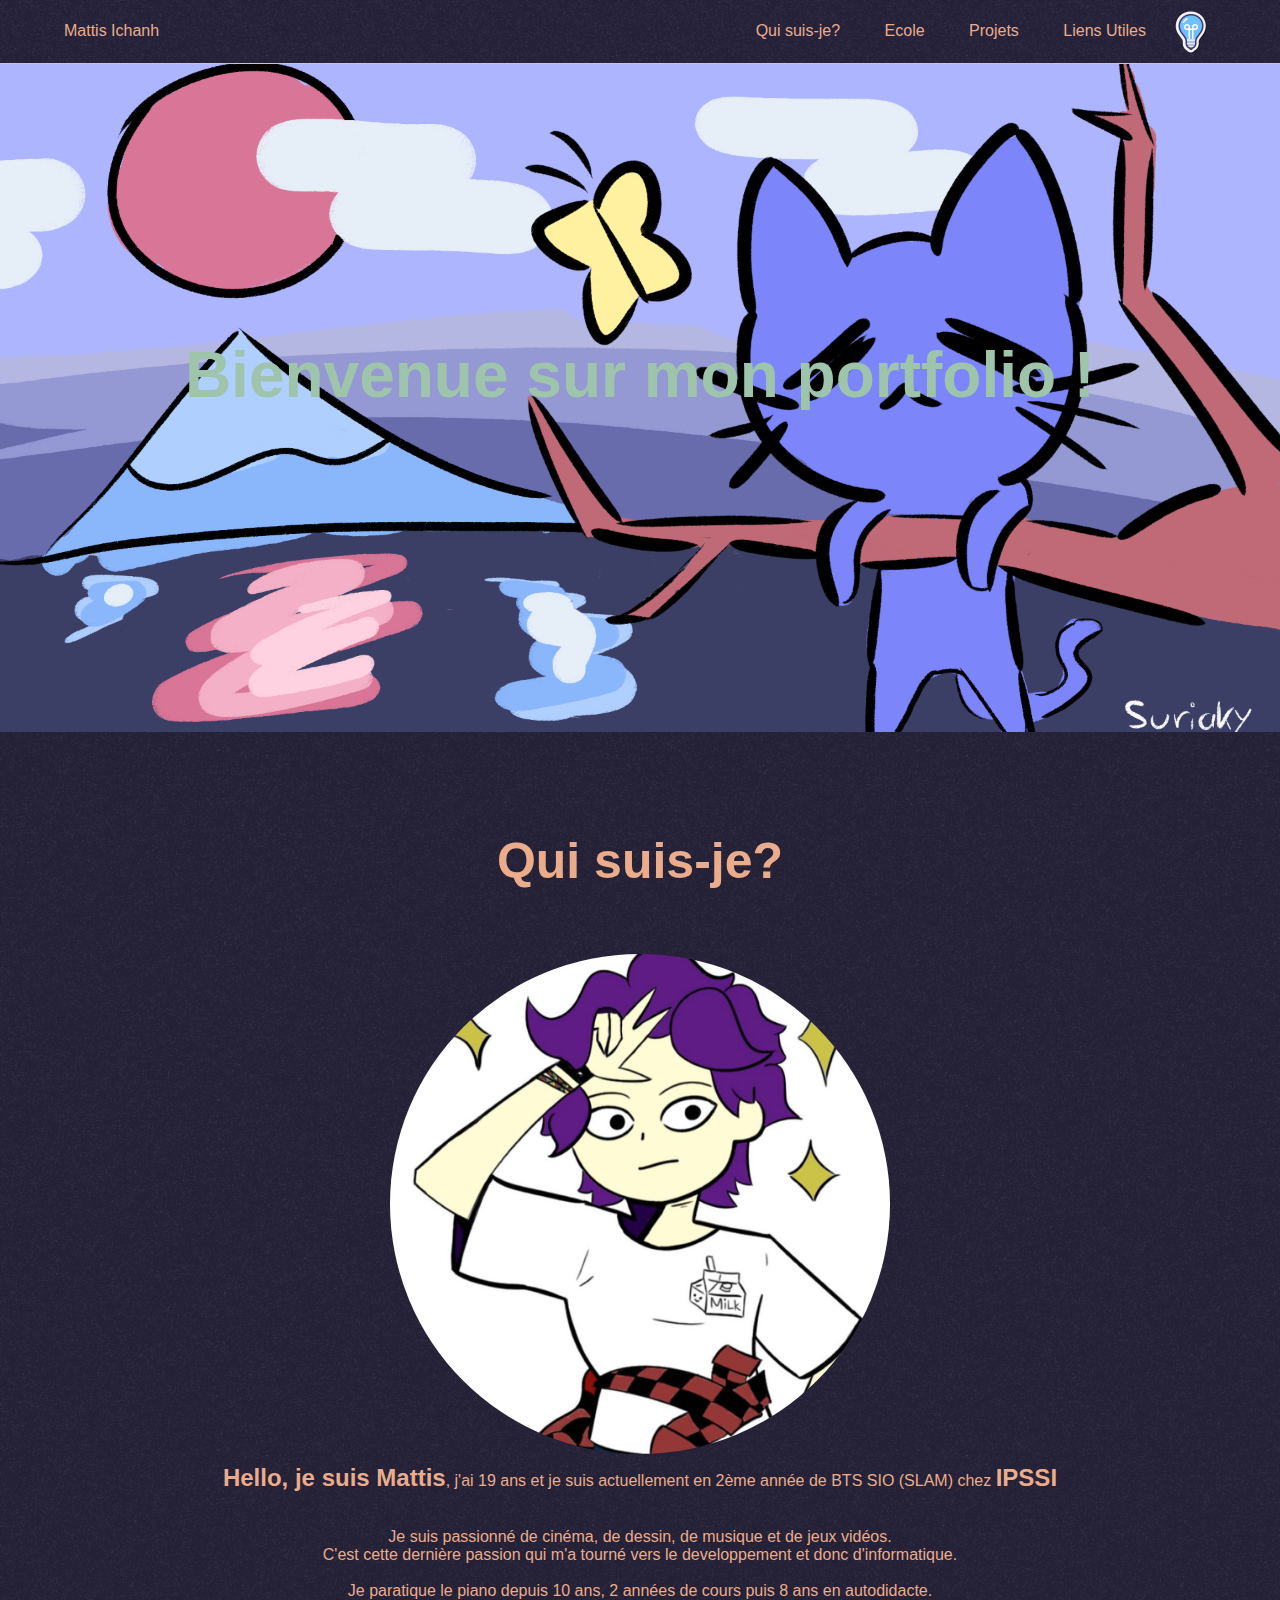
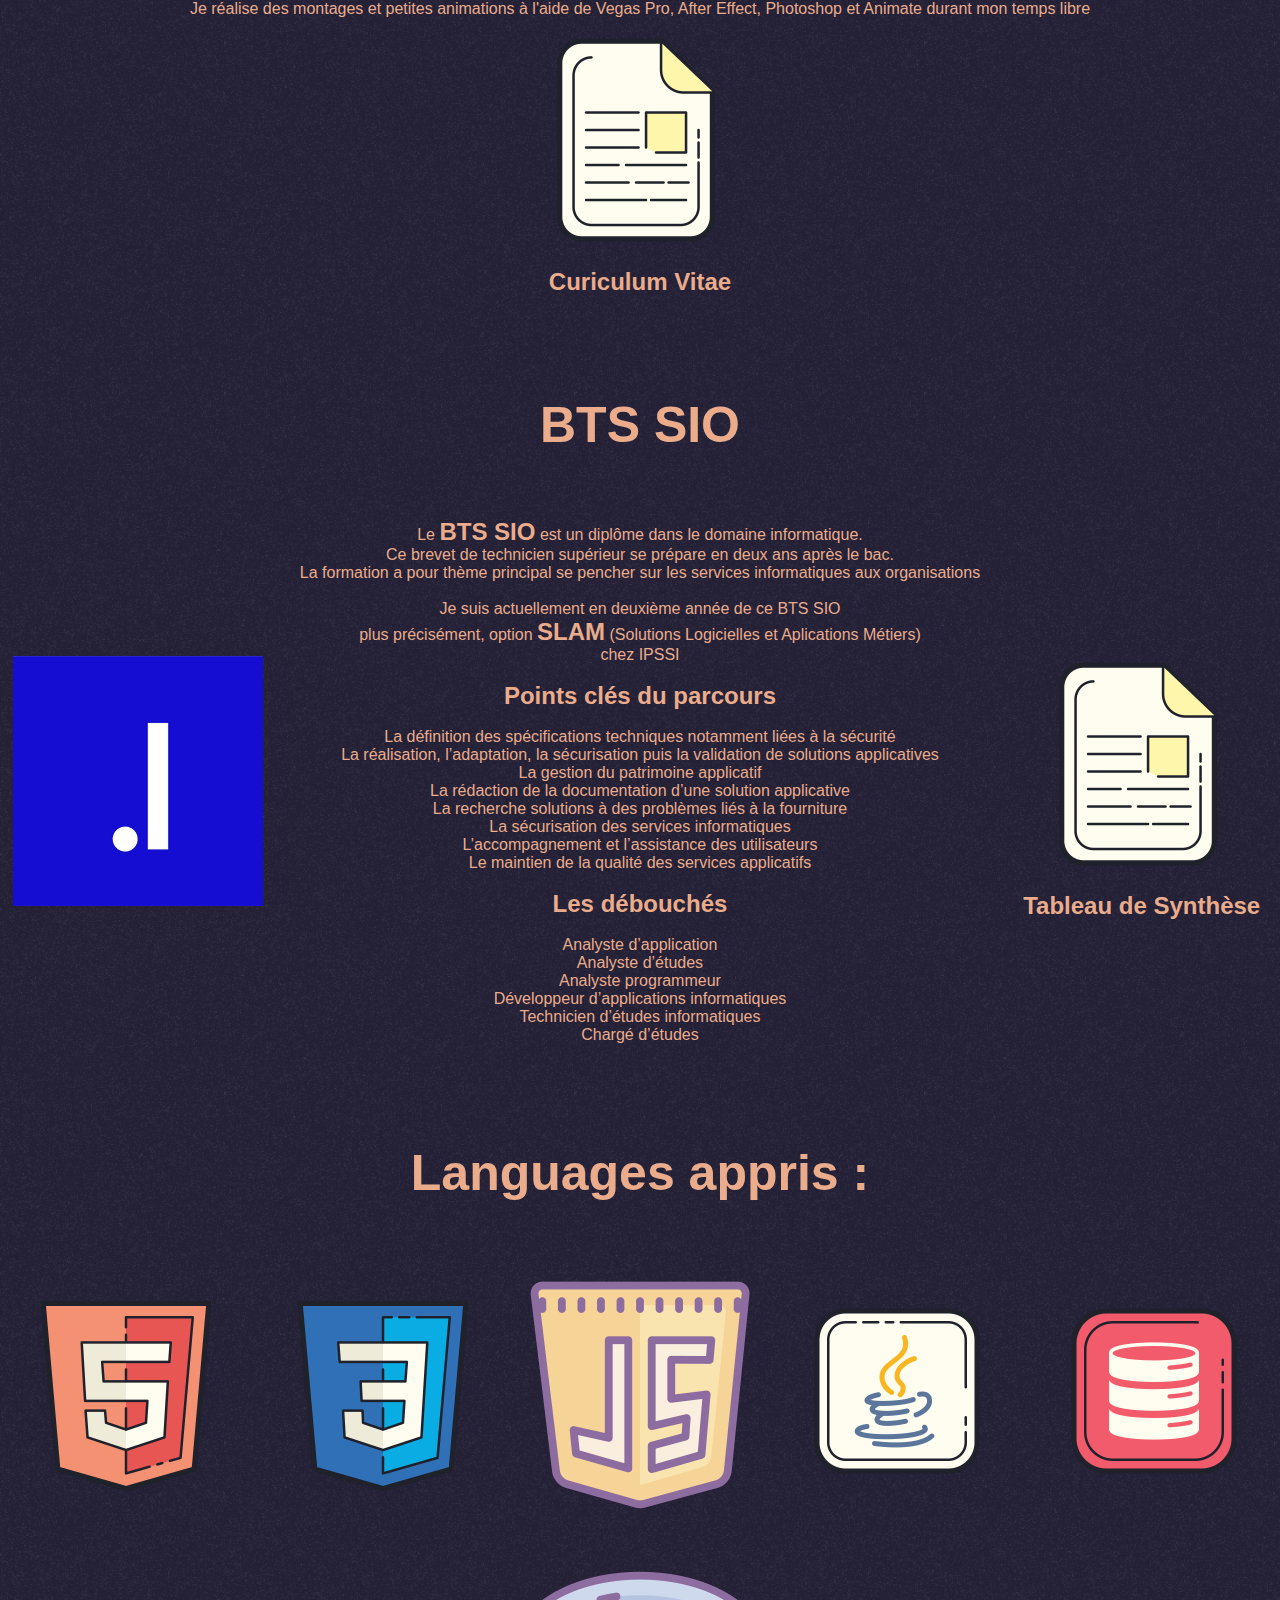
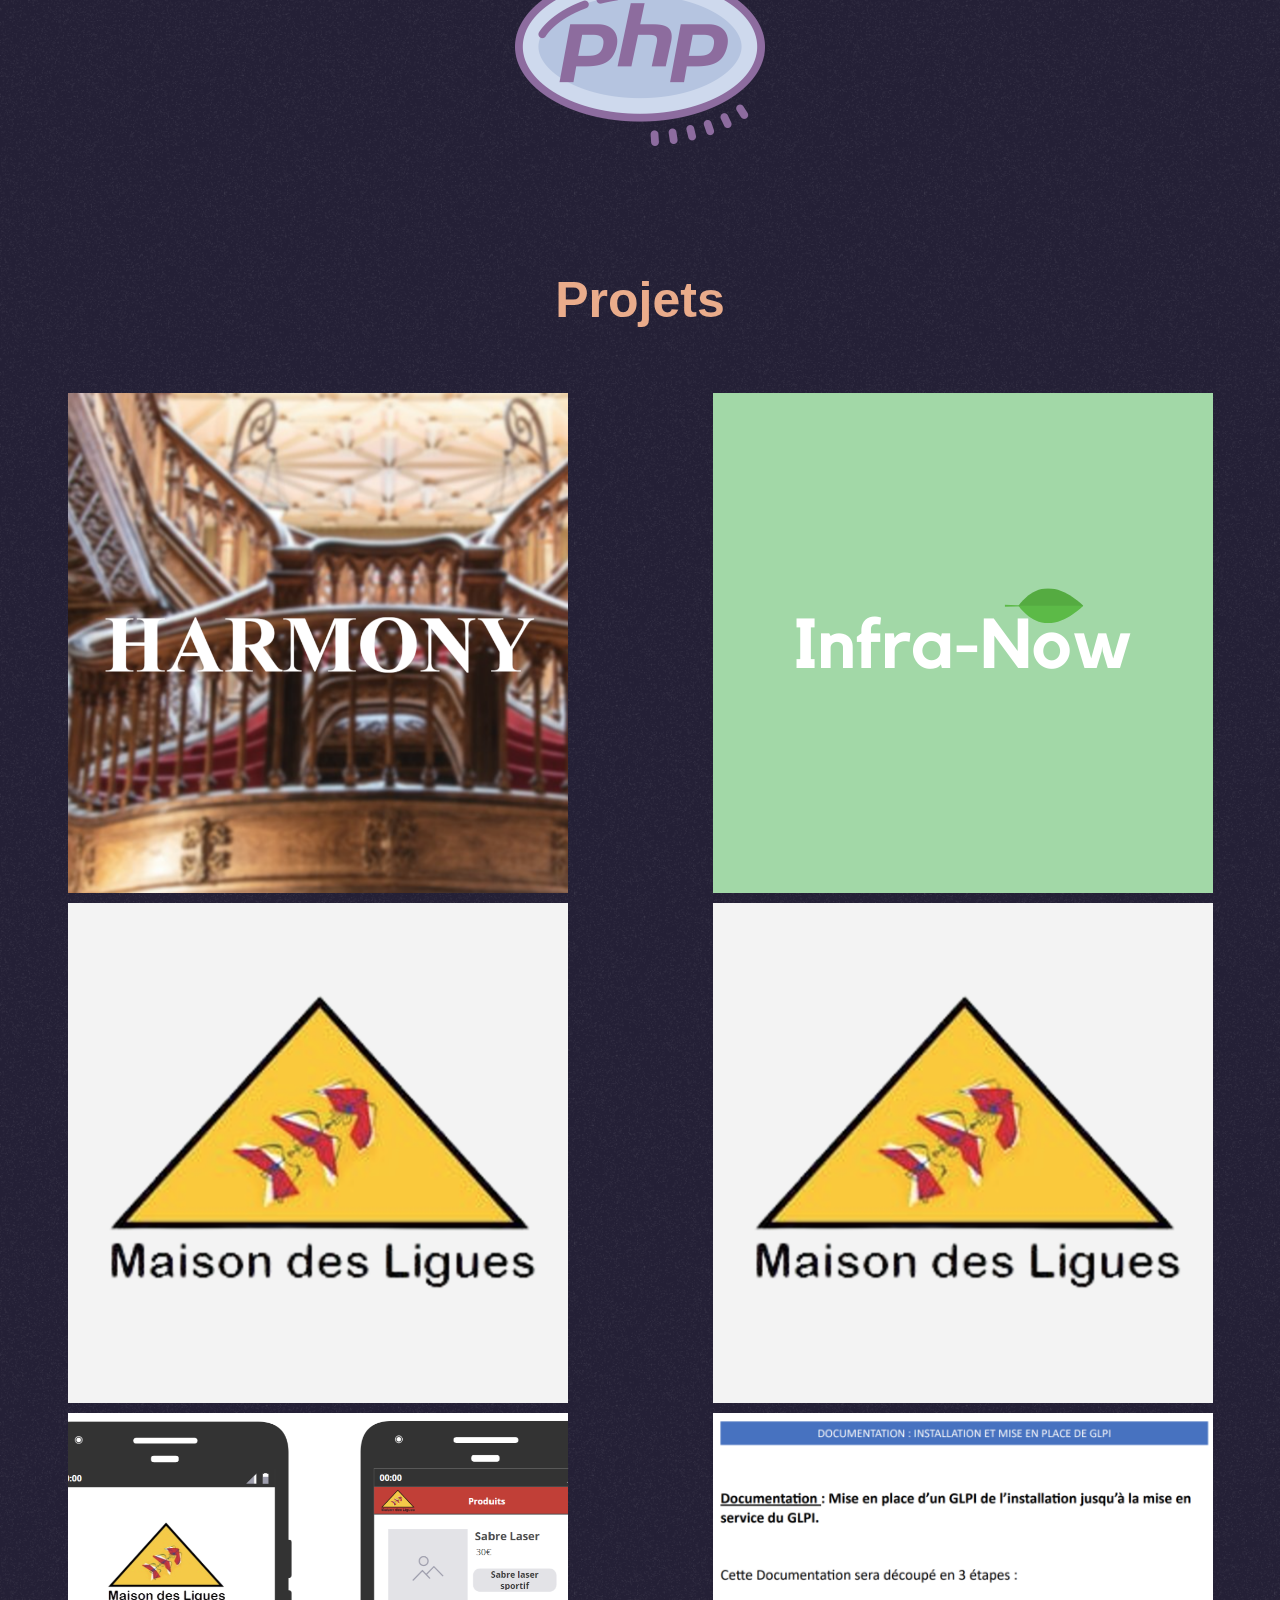
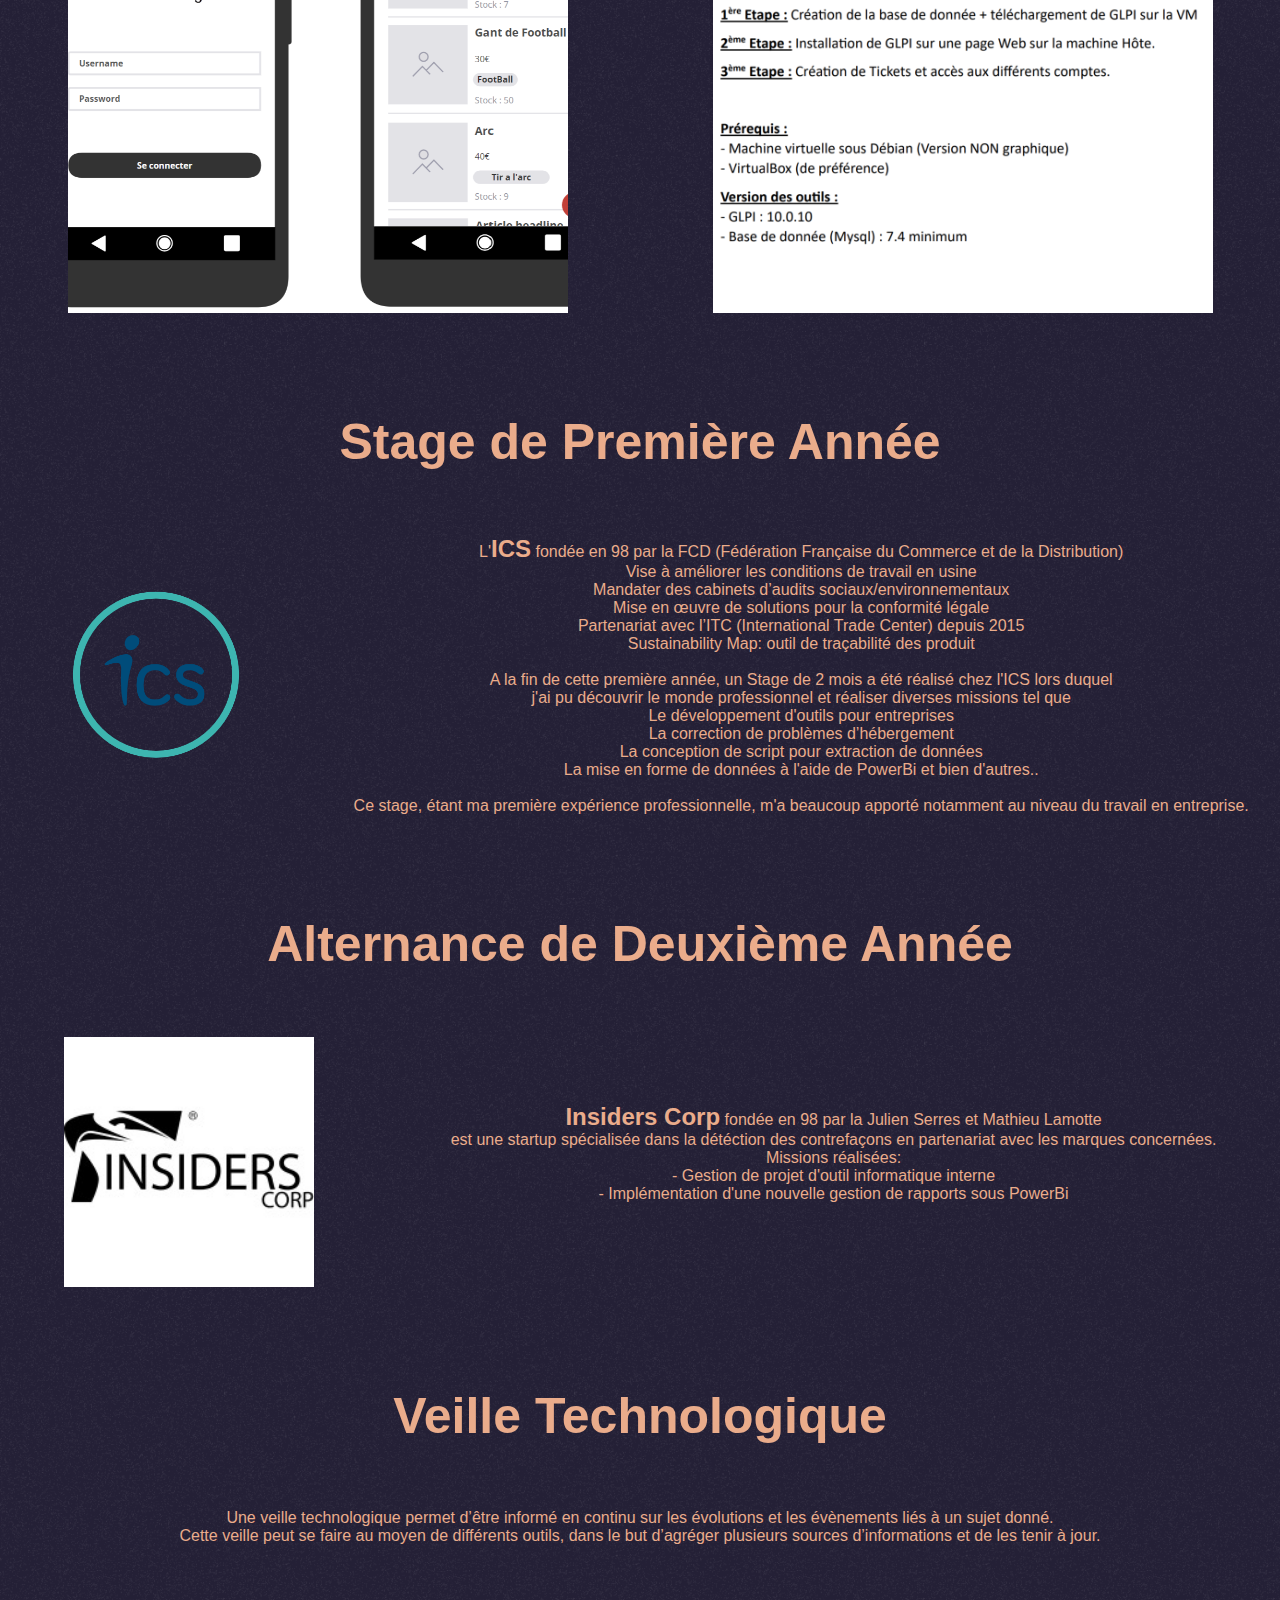
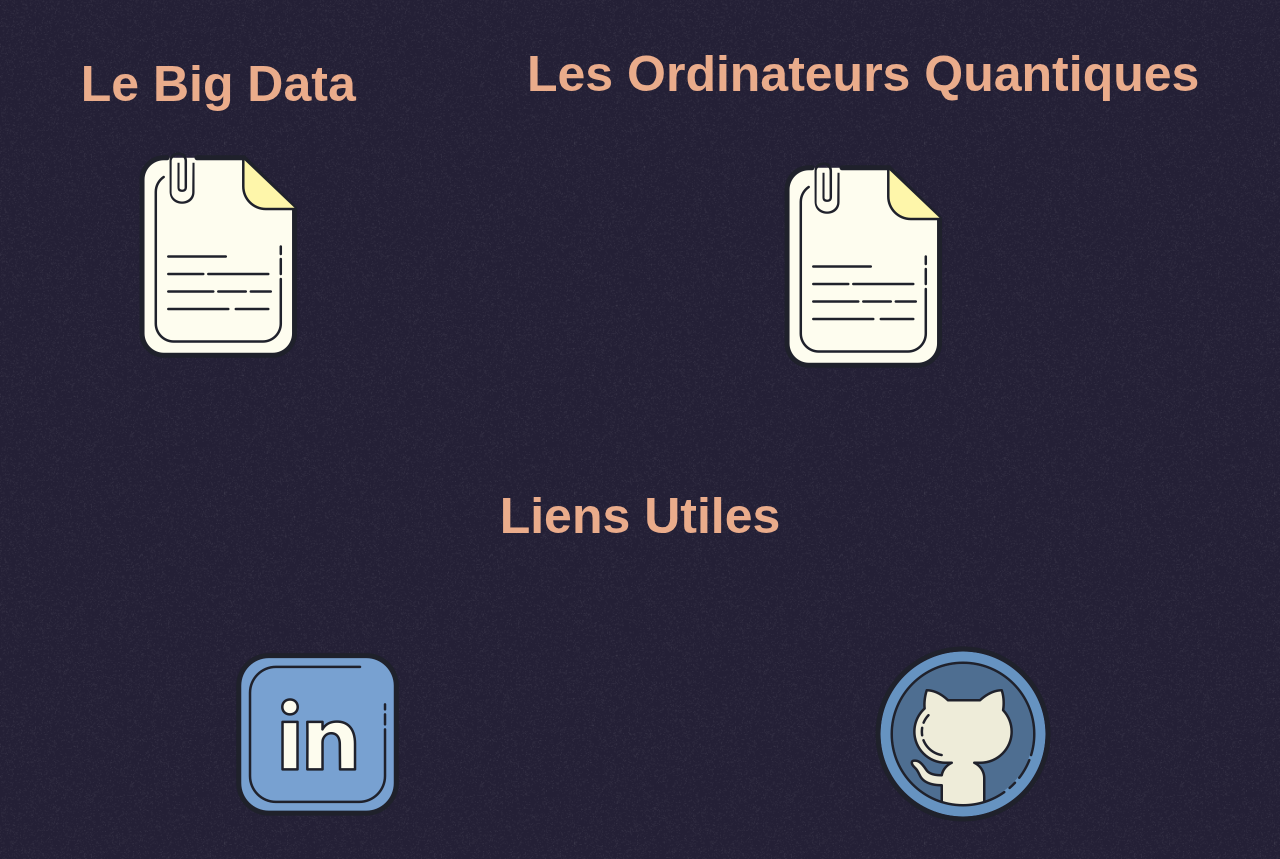
==== commit 1a018de0: "z" ====
--- a/index.html
+++ b/index.html
@@ -186,13 +186,24 @@
 
         <div class="p_box">
             <div class="fullwrap">
+                <a class="button" href="documents/doc_m2l_powerpoint.pdf" target="_blank">
+                    <img src="images/projet_m2l.png">
+                    <div class="fullcap">
+                        <h1>AP2</h1>
+                        <p>Documentation sur la mise en place d'un cahier des charges</p>
+                    </div>
+                </a>
+            </div>
+        </div>
+        
+        <div class="p_box">
+            <div class="fullwrap">
                 <a class="button" href="http://10.74.1.202:3000/" target="_blank">
                     <img src="images/projet_m2l.png">
                     <div class="fullcap">
                         <h1>AP3</h1>
                         <p>Documentation sur la mise en place d'un cahier des charges, d'une documentation détaillée avec diagramme de gant pour la gestion du projet. Site de réservation d'équipements sportifs réalisé en Node.js, base de données faite en SQL.</p>           
                         <p>Documentation:</p><br>
-                        <a class="button" href="documents/doc_m2l_powerpoint.pdf" target="_blank">[Présentation]</a>
                         <a class="button" href="documents/doc_m2l_triangle.pdf" target="_blank">[Triangle du projet]</a>
                         <a class="button" href="documents/doc_m2l_tech.pdf" target="_blank">[Documantation technique]</a>
                         <a class="button" href="documents/doc_m2l_uti.pdf" target="_blank">[Documantation utilisateur]</a>
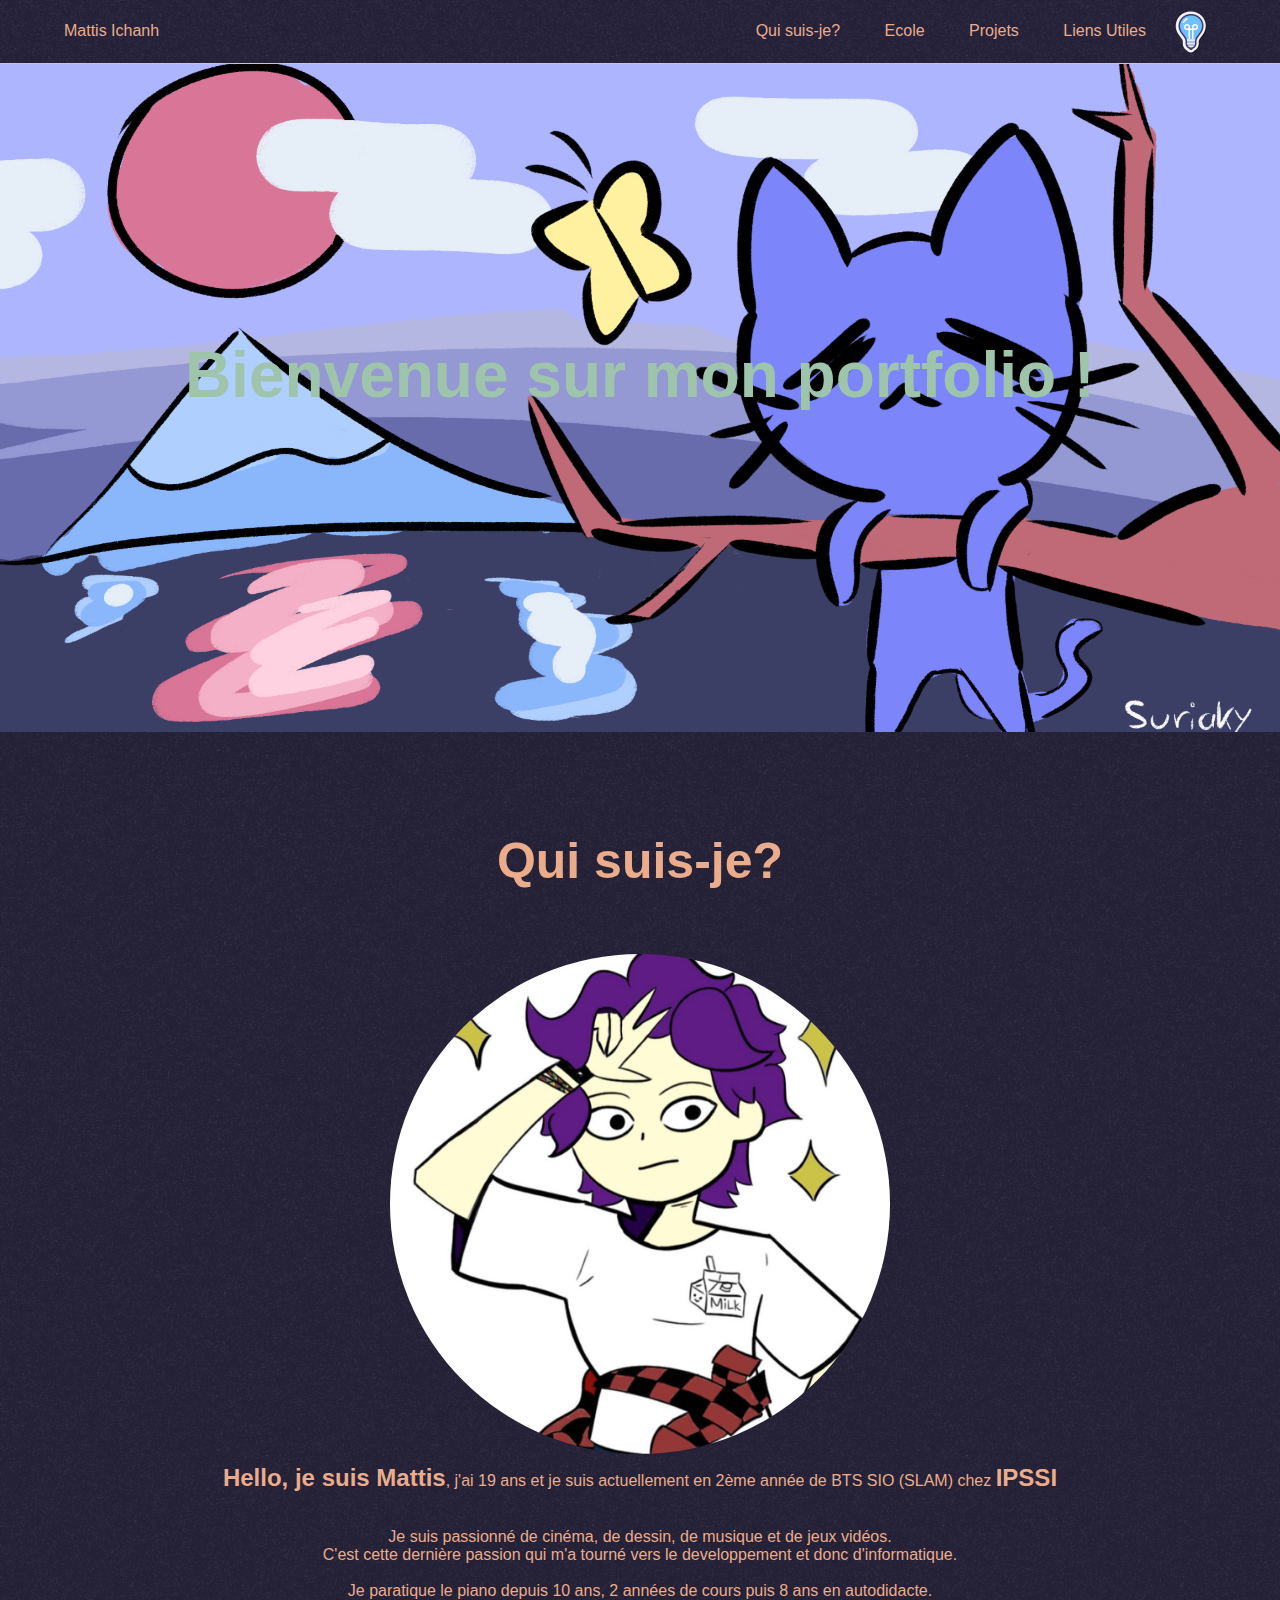
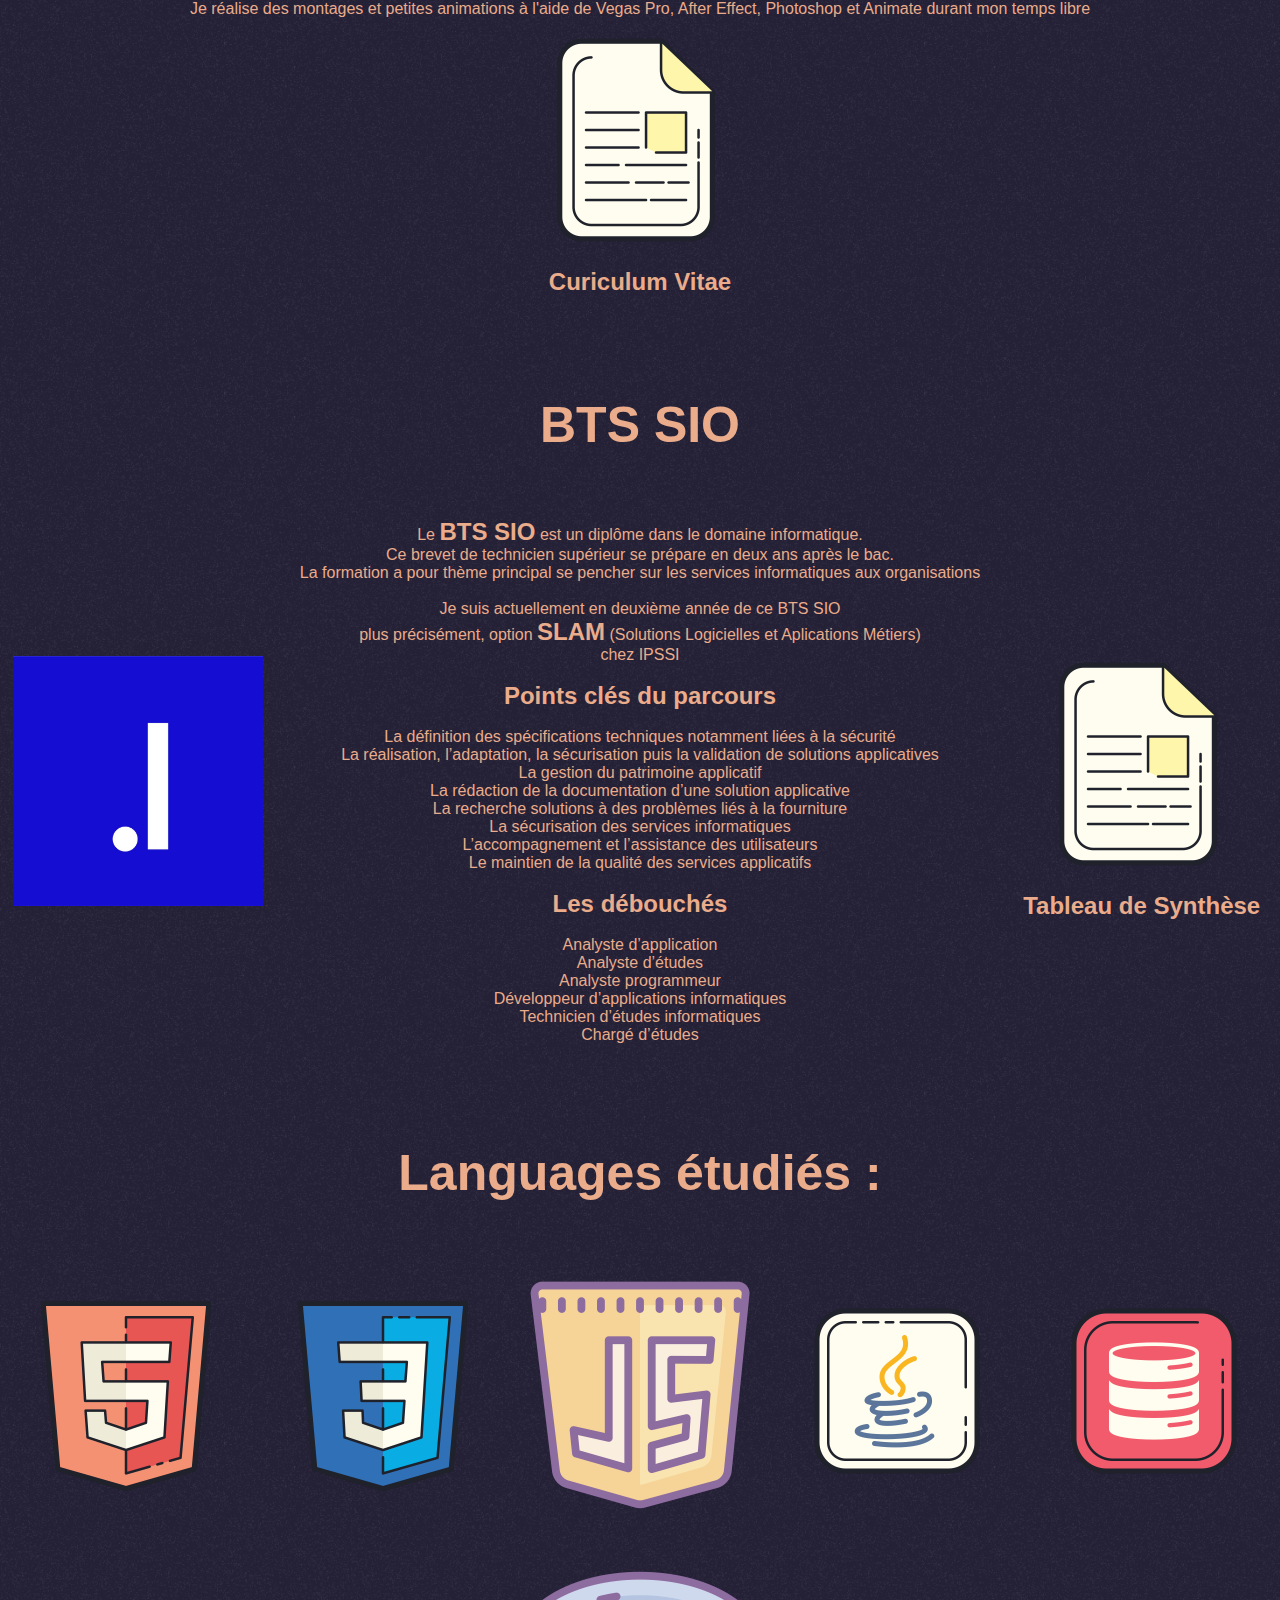
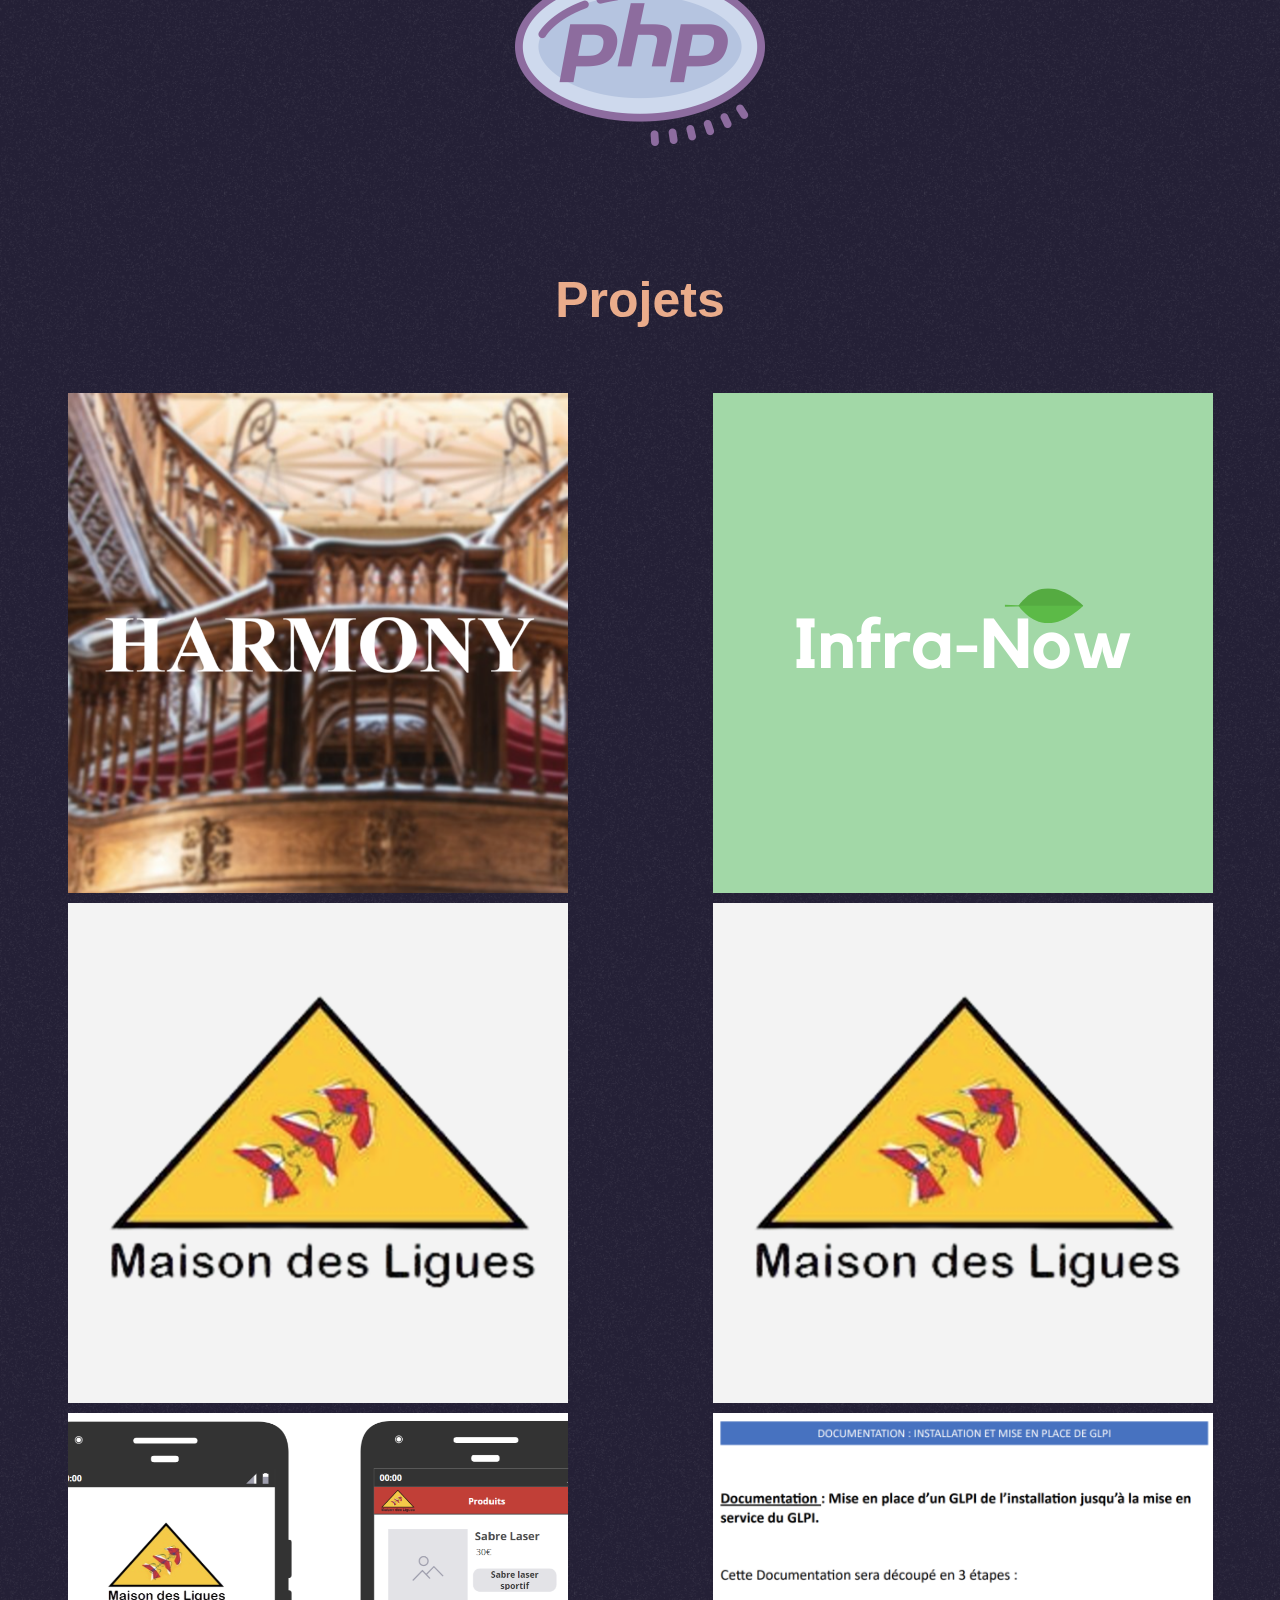
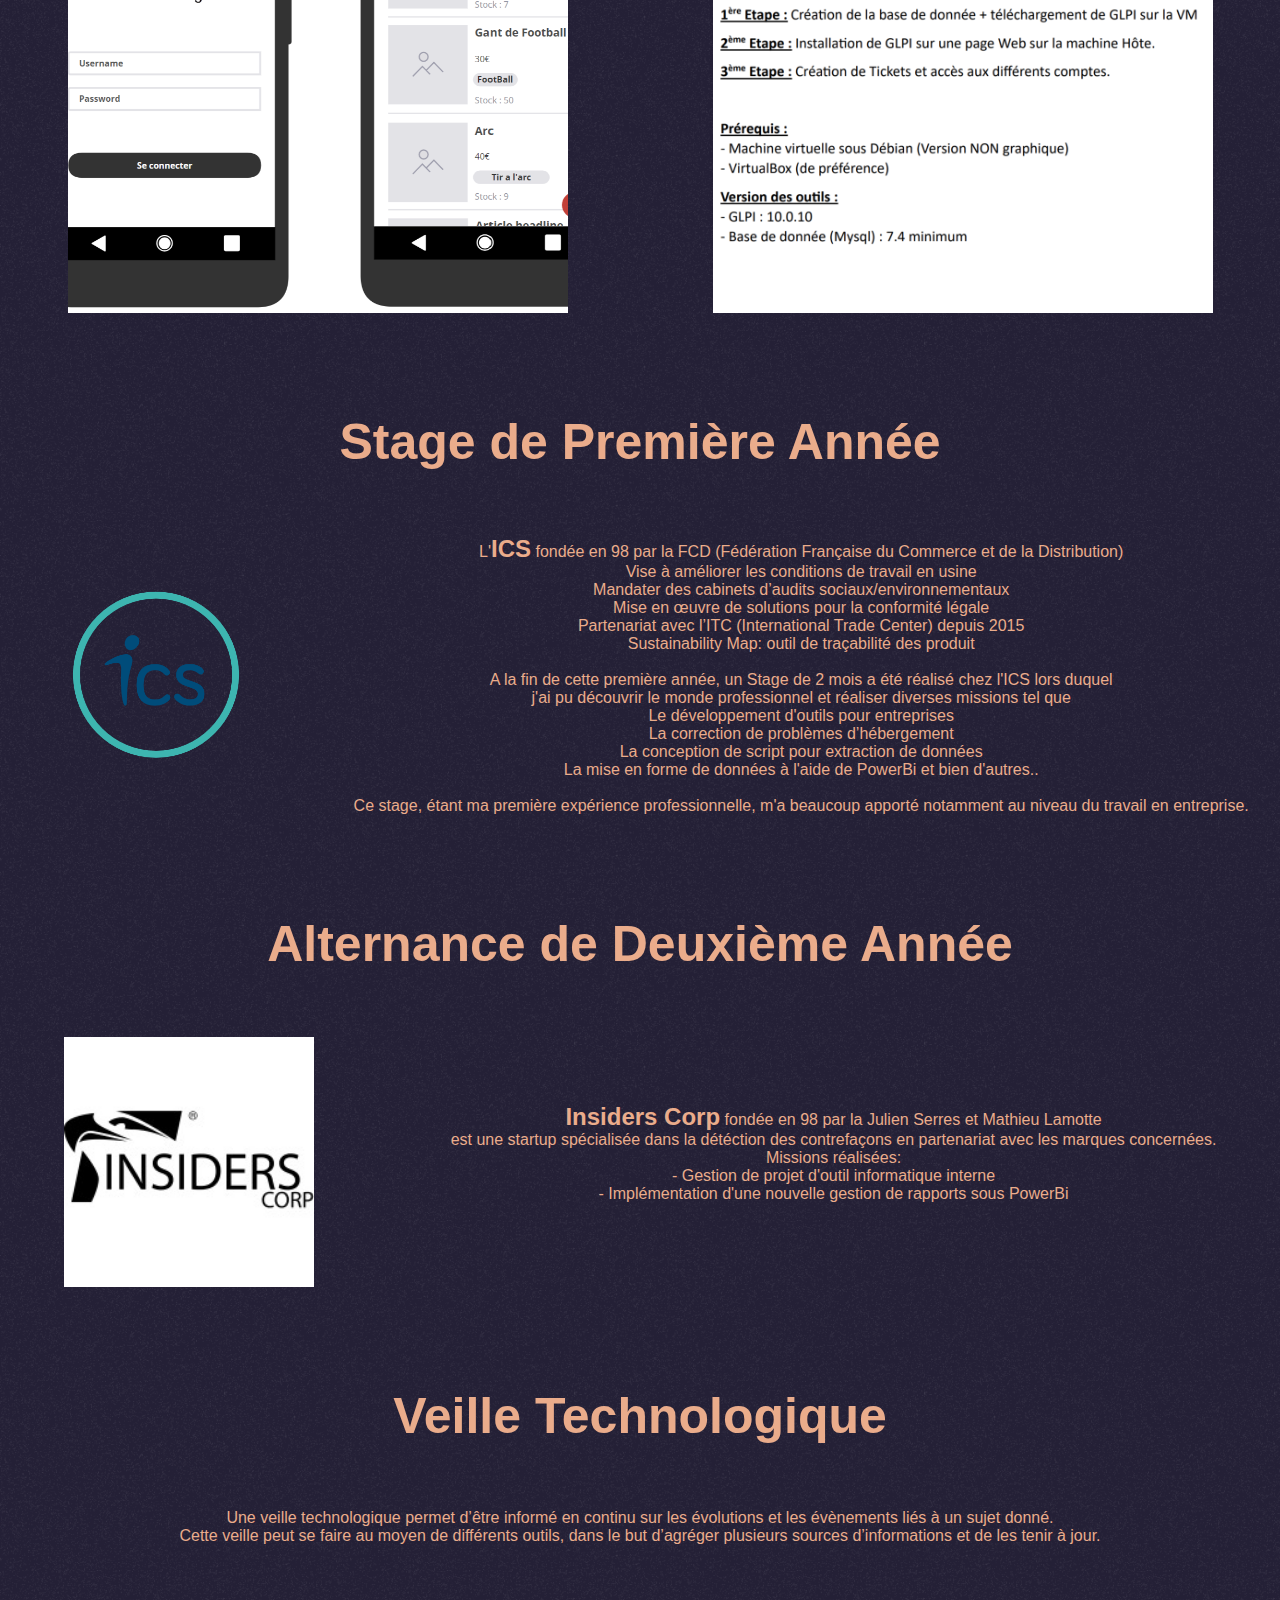
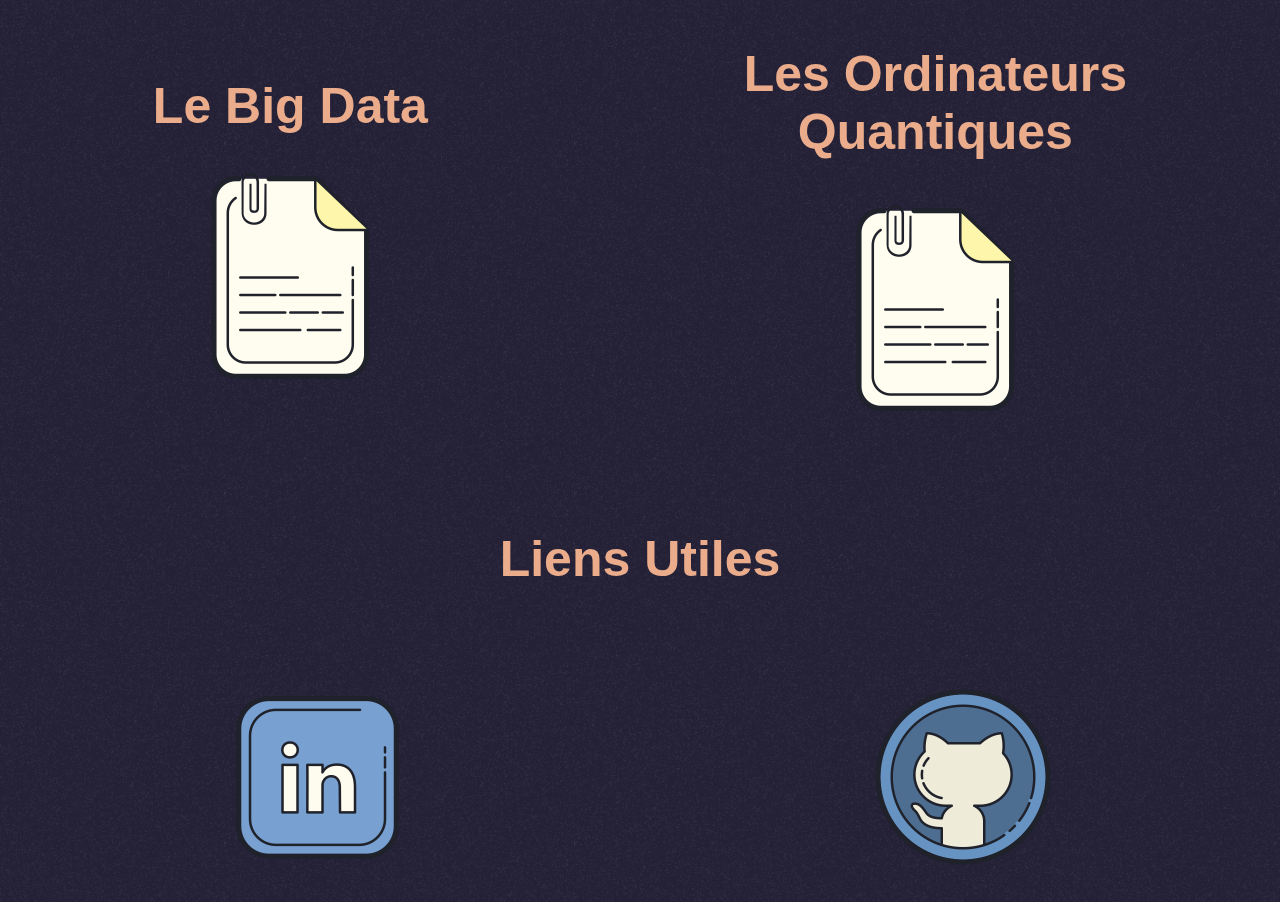
==== commit 8fac7e81: "agencement" ====
--- a/index.html
+++ b/index.html
@@ -20,11 +20,11 @@
         </ul>
 
     </nav>
-    
+
     <a type="button" onclick="myFunction()">
         <img class="lumiere" src="images/light_off.png" id="lumiere" alt="">
     </a>
-       
+
     <script>
         function myFunction() {
             var element = document.body;
@@ -37,9 +37,9 @@
             }
         }
     </script>
-    
-    
-    
+
+
+
 </header>
 
 <body>
@@ -55,27 +55,33 @@
         </div>
 
         <div class="p_box">
-            <p><strong>Hello, je suis Mattis</strong>, j'ai 19 ans et je suis actuellement en 
+            <p><strong>Hello, je suis Mattis</strong>, j'ai 19 ans et je suis actuellement en
                 2ème année de BTS SIO (SLAM) chez <strong>IPSSI</strong></p>
-            
+
             <br>
             <br>
             <p>Je suis passionné de cinéma, de dessin, de musique et de jeux vidéos.</p>
             <p>C'est cette dernière passion qui m'a tourné vers le developpement et donc d'informatique.</p>
             <br>
             <p>Je paratique le piano depuis 10 ans, 2 années de cours puis 8 ans en autodidacte.</p>
-            <p>Je réalise des montages et petites animations à l'aide de Vegas Pro, After Effect, Photoshop et Animate durant mon temps libre</p>
-            
-            
-            <div class="p_container"><div class="p_box">
-                <a class="c_box" href="documents/ichanh_mattis_cv.pdf" target="_blank">
-                    <img class="carre" src="images/logo_file1.png" alt="Curiculum Vitae téléchargeable sous format PDF">
-                </a>
-                <strong><p>Curiculum Vitae</p></strong>
-            </div></div>
-
-        </div>
-        
+            <p>Je réalise des montages et petites animations à l'aide de Vegas Pro, After Effect, Photoshop et Animate
+                durant mon temps libre</p>
+
+
+            <div class="p_container">
+                <div class="p_box">
+                    <a class="c_box" href="documents/ichanh_mattis_cv.pdf" target="_blank">
+                        <img class="carre" src="images/logo_file1.png"
+                            alt="Curiculum Vitae téléchargeable sous format PDF">
+                    </a>
+                    <strong>
+                        <p>Curiculum Vitae</p>
+                    </strong>
+                </div>
+            </div>
+
+        </div>
+
     </div>
 
     <h1 id="ecole">BTS SIO</h1>
@@ -86,6 +92,7 @@
         </div>
 
         <div class="p_box">
+
             <p>Le <strong>BTS SIO</strong> est un diplôme dans le domaine informatique.</p>
             <p>Ce brevet de technicien supérieur se prépare en deux ans après le bac.</p>
             <p>La formation a pour thème principal se pencher sur les services informatiques aux organisations</p>
@@ -113,17 +120,19 @@
             <p>Technicien d’études informatiques</p>
             <p>Chargé d’études</p>
         </div>
-        
+
         <div class="p_box">
             <a class="c_box" href="documents/tableau_synthese.pdf" target="_blank">
                 <img class="carre" src="images/logo_file1.png">
             </a>
-            <strong><p>Tableau de Synthèse</p></strong>
-        </div>
-
-    </div>
-
-    <h1>Languages appris :</h1>
+            <strong>
+                <p>Tableau de Synthèse</p>
+            </strong>
+        </div>
+
+    </div>
+
+    <h1>Languages étudiés :</h1>
     <div class="l_container">
 
         <div class="l_box">
@@ -157,28 +166,35 @@
                     <img src="images/projet_harmony.png">
                     <div class="fullcap">
                         <h1>Harmony</h1>
-                        <p>Site de bibliothèque avec la possibilité de réservation réalisé en Php, JavaScript et Java. La base de données a été faite en SQL</p>
+                        <p>Site de bibliothèque avec la possibilité de réservation réalisé en Php, JavaScript et Java.
+                            La base de données a été faite en SQL</p>
                         <p>Documentation:</p><br>
-                        <a class="button" href="documents/doc_harmony_cahier.pdf" target="_blank">[Cahier des charges]</a> 
-                        <a class="button" href="documents/doc_harmony_uti.pdf" target="_blank">[Manuel d'utilisateur]</a>    
-                        <a class="button" href="documents/doc_harmony_rgpd.pdf" target="_blank">[RGPD]</a>       
-                    </div>
-                </a>
-            </div>
-        </div>
-        
+                        <a class="button" href="documents/doc_harmony_cahier.pdf" target="_blank">[Cahier des
+                            charges]</a>
+                        <a class="button" href="documents/doc_harmony_uti.pdf" target="_blank">[Manuel
+                            d'utilisateur]</a>
+                        <a class="button" href="documents/doc_harmony_rgpd.pdf" target="_blank">[RGPD]</a>
+                    </div>
+                </a>
+            </div>
+        </div>
+
         <div class="p_box">
             <div class="fullwrap">
                 <a class="button" href="https://davidsun13.github.io/Infra-Now" target="_blank">
                     <img src="images/projet_infranow.png">
                     <div class="fullcap">
                         <h1>Infranow</h1>
-                        <p>Création d'une entreprise fictive avec la mise en place d'un cahier des charges, d'un site web ainsi que d'une configuration d'un profil Linkedin.</p>
+                        <p>Création d'une entreprise fictive avec la mise en place d'un cahier des charges, d'un site
+                            web ainsi que la configuration d'un profil Linkedin.</p>
                         <p>Documentation:</p><br>
-                        <a class="button" href="documents/doc_infranow_powerpoint.pdf" target="_blank">[Présentation]</a>    
-                        <a class="button" href="documents/doc_infranow_business_plan.pdf" target="_blank">[Business Plan]</a>    
-                        <a class="button" href="documents/doc_infranow_kbis.pdf" target="_blank">[KBIS]</a>    
-                        <a class="button" href="documents/doc_infranow_mentions_legales.pdf" target="_blank">[Mentions Légales]</a>             
+                        <a class="button" href="documents/doc_infranow_powerpoint.pdf"
+                            target="_blank">[Présentation]</a>
+                        <a class="button" href="documents/doc_infranow_business_plan.pdf" target="_blank">[Business
+                            Plan]</a>
+                        <a class="button" href="documents/doc_infranow_kbis.pdf" target="_blank">[KBIS]</a>
+                        <a class="button" href="documents/doc_infranow_mentions_legales.pdf" target="_blank">[Mentions
+                            Légales]</a>
                     </div>
                 </a>
             </div>
@@ -195,18 +211,22 @@
                 </a>
             </div>
         </div>
-        
+
         <div class="p_box">
             <div class="fullwrap">
                 <a class="button" href="http://10.74.1.202:3000/" target="_blank">
                     <img src="images/projet_m2l.png">
                     <div class="fullcap">
                         <h1>AP3</h1>
-                        <p>Documentation sur la mise en place d'un cahier des charges, d'une documentation détaillée avec diagramme de gant pour la gestion du projet. Site de réservation d'équipements sportifs réalisé en Node.js, base de données faite en SQL.</p>           
+                        <p>Documentation sur la mise en place d'un cahier des charges, d'une documentation détaillée
+                            avec diagramme de gant pour la gestion du projet. Site de réservation d'équipements sportifs
+                            réalisé en Node.js, base de données faite en SQL.</p>
                         <p>Documentation:</p><br>
                         <a class="button" href="documents/doc_m2l_triangle.pdf" target="_blank">[Triangle du projet]</a>
-                        <a class="button" href="documents/doc_m2l_tech.pdf" target="_blank">[Documantation technique]</a>
-                        <a class="button" href="documents/doc_m2l_uti.pdf" target="_blank">[Documantation utilisateur]</a>
+                        <a class="button" href="documents/doc_m2l_tech.pdf" target="_blank">[Documantation
+                            technique]</a>
+                        <a class="button" href="documents/doc_m2l_uti.pdf" target="_blank">[Documantation
+                            utilisateur]</a>
                     </div>
                 </a>
             </div>
@@ -218,14 +238,16 @@
                     <img src="images/projet_ap4.png">
                     <div class="fullcap">
                         <h1>AP4</h1>
-                        <p>Documentation sur la mise en place d'un cahier des charges, d'une documentation détaillée avec diagramme de gant pour la gestion du projet. Application en Flutter utilisant l'API créée pour le projet M2L</p>           
+                        <p>Documentation sur la mise en place d'un cahier des charges, d'une documentation détaillée
+                            avec diagramme de gant pour la gestion du projet. Application en Flutter utilisant l'API
+                            créée pour le projet M2L</p>
                         <p>Documentation:</p><br>
                         <a class="button" href="documents/doc_ap4.pdf" target="_blank">[Présentation]</a>
                     </div>
                 </a>
             </div>
         </div>
-        
+
         <div class="p_box">
             <div class="fullwrap">
                 <a class="button" href="documents/doc_glpi.pdf" target="_blank">
@@ -249,7 +271,8 @@
         </div>
 
         <div class="p_box">
-            <p>L'<strong>ICS</strong> fondée en 98 par la FCD (Fédération Française du Commerce et de la Distribution)</p>
+            <p>L'<strong>ICS</strong> fondée en 98 par la FCD (Fédération Française du Commerce et de la Distribution)
+            </p>
             <p>Vise à améliorer les conditions de travail en usine</p>
             <p>Mandater des cabinets d’audits sociaux/environnementaux</p>
             <p>Mise en œuvre de solutions pour la conformité légale</p>
@@ -263,7 +286,8 @@
             <p>La conception de script pour extraction de données</p>
             <p>La mise en forme de données à l'aide de PowerBi et bien d'autres..</p>
             <br>
-            <p>Ce stage, étant ma première expérience professionnelle, m'a beaucoup apporté notamment au niveau du travail en entreprise.
+            <p>Ce stage, étant ma première expérience professionnelle, m'a beaucoup apporté notamment au niveau du
+                travail en entreprise.
             </p>
         </div>
 
@@ -278,7 +302,8 @@
 
         <div class="p_box">
             <p><strong>Insiders Corp</strong> fondée en 98 par la Julien Serres et Mathieu Lamotte</p>
-            <p>est une startup spécialisée dans la détéction des contrefaçons en partenariat avec les marques concernées.</p>
+            <p>est une startup spécialisée dans la détéction des contrefaçons en partenariat avec les marques
+                concernées.</p>
             <p>Missions réalisées:</p>
             <p> - Gestion de projet d'outil informatique interne</p>
             <p> - Implémentation d'une nouvelle gestion de rapports sous PowerBi</p>
@@ -290,26 +315,28 @@
     <div class="p_container">
 
         <div class="p_box">
-            <p>Une veille technologique permet d’être informé en continu sur les évolutions et les évènements liés à un sujet donné.</p>
-            <p>Cette veille peut se faire au moyen de différents outils, dans le but d’agréger plusieurs sources d’informations et de les tenir à jour.</p>
-        </div>
-
-    </div>
-    
+            <p>Une veille technologique permet d’être informé en continu sur les évolutions et les évènements liés à un
+                sujet donné.</p>
+            <p>Cette veille peut se faire au moyen de différents outils, dans le but d’agréger plusieurs sources
+                d’informations et de les tenir à jour.</p>
+        </div>
+
+    </div>
+
     <div class="p_container">
 
         <div class="p_box">
             <h1>Le Big Data</h1>
             <a class="c_box" href="documents/veille_technologique_big_data.pdf" target="_blank">
                 <img class="carre" src="images/logo_file.png">
-            </a>    
-        </div>
-
-        <div class="p_box">
-            <h1>Les Ordinateurs Quantiques</h1>
+            </a>
+        </div>
+
+        <div class="p_box">
+            <h1>Les Ordinateurs<br>Quantiques</h1>
             <a class="c_box" href="documents/veille_technologique_quantum.pdf" target="_blank">
                 <img class="carre" src="images/logo_file.png">
-            </a>    
+            </a>
         </div>
 
     </div>
@@ -324,7 +351,7 @@
         <a class="c_box" href="https://gitlab.com/Suriaky" target="_blank">
             <img class="carre" src="images/logo_git.png">
         </a>
-        
+
     </div>
 
 </body>
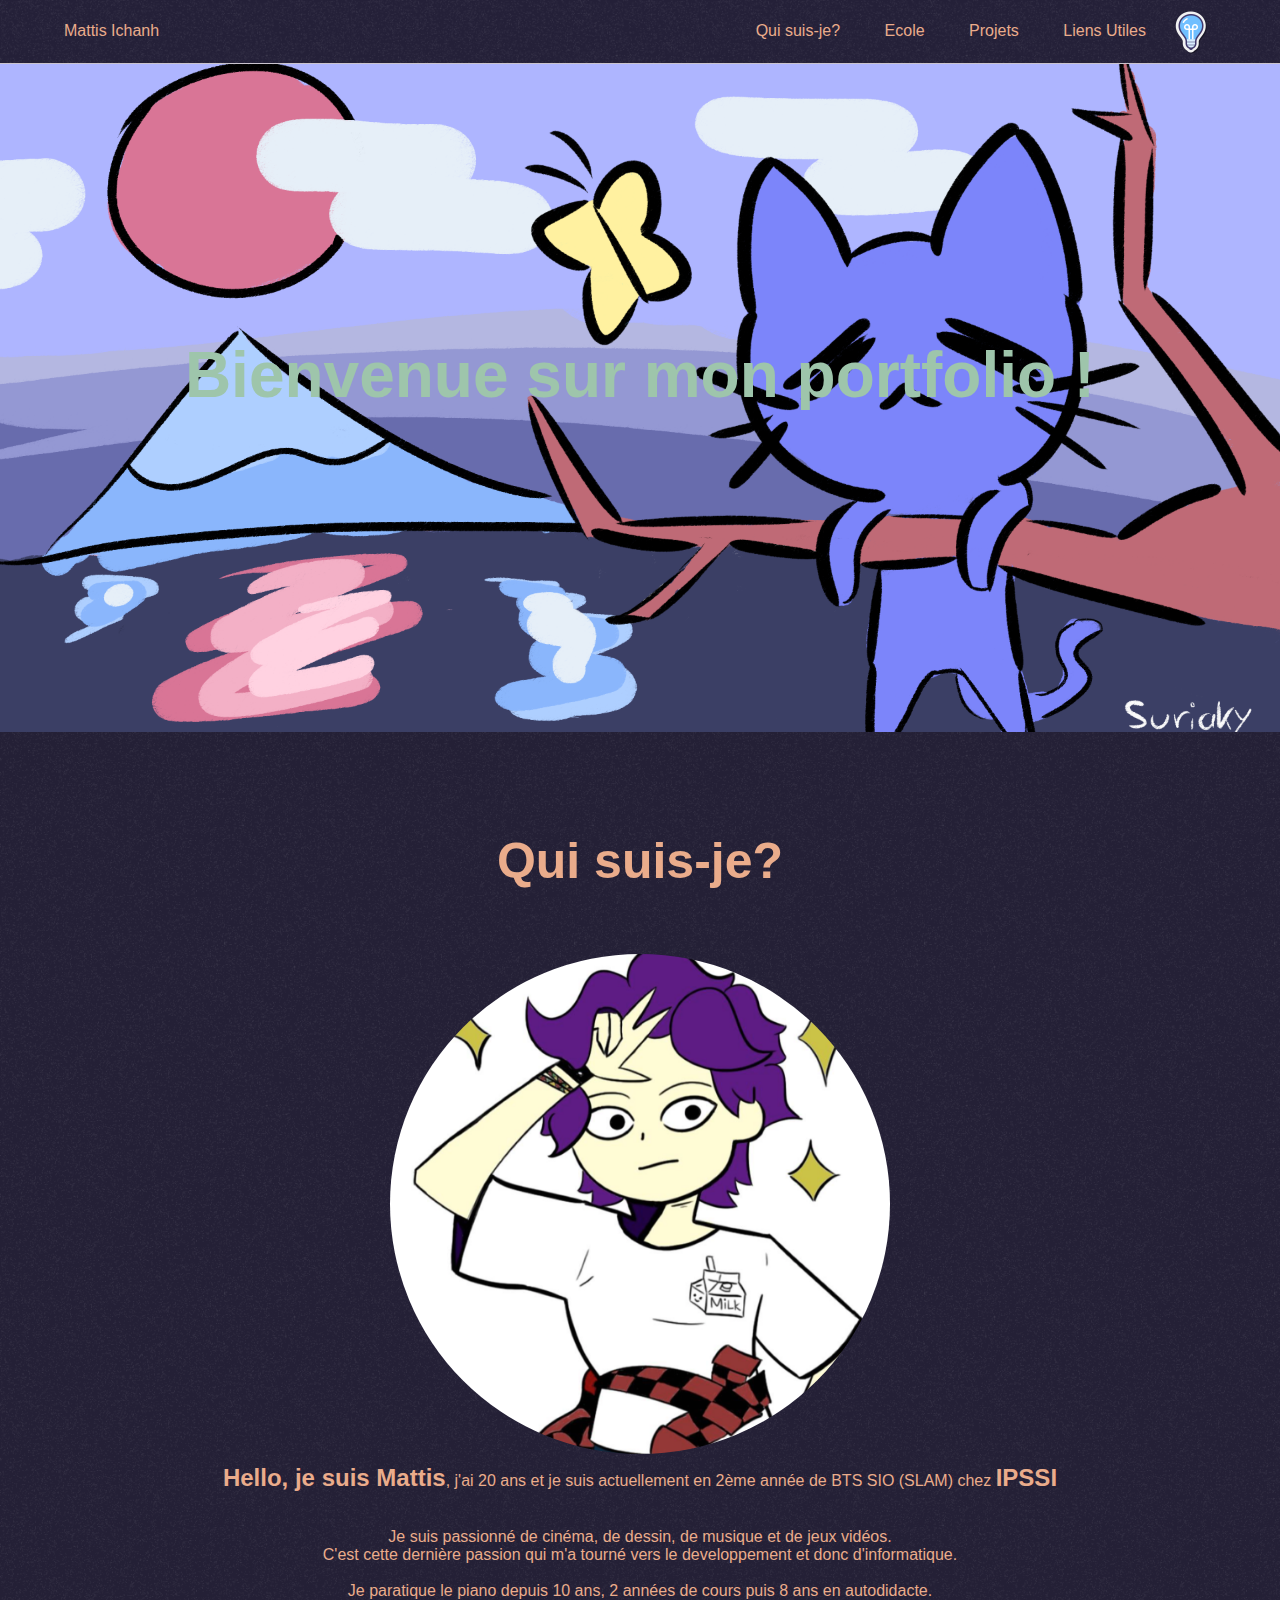
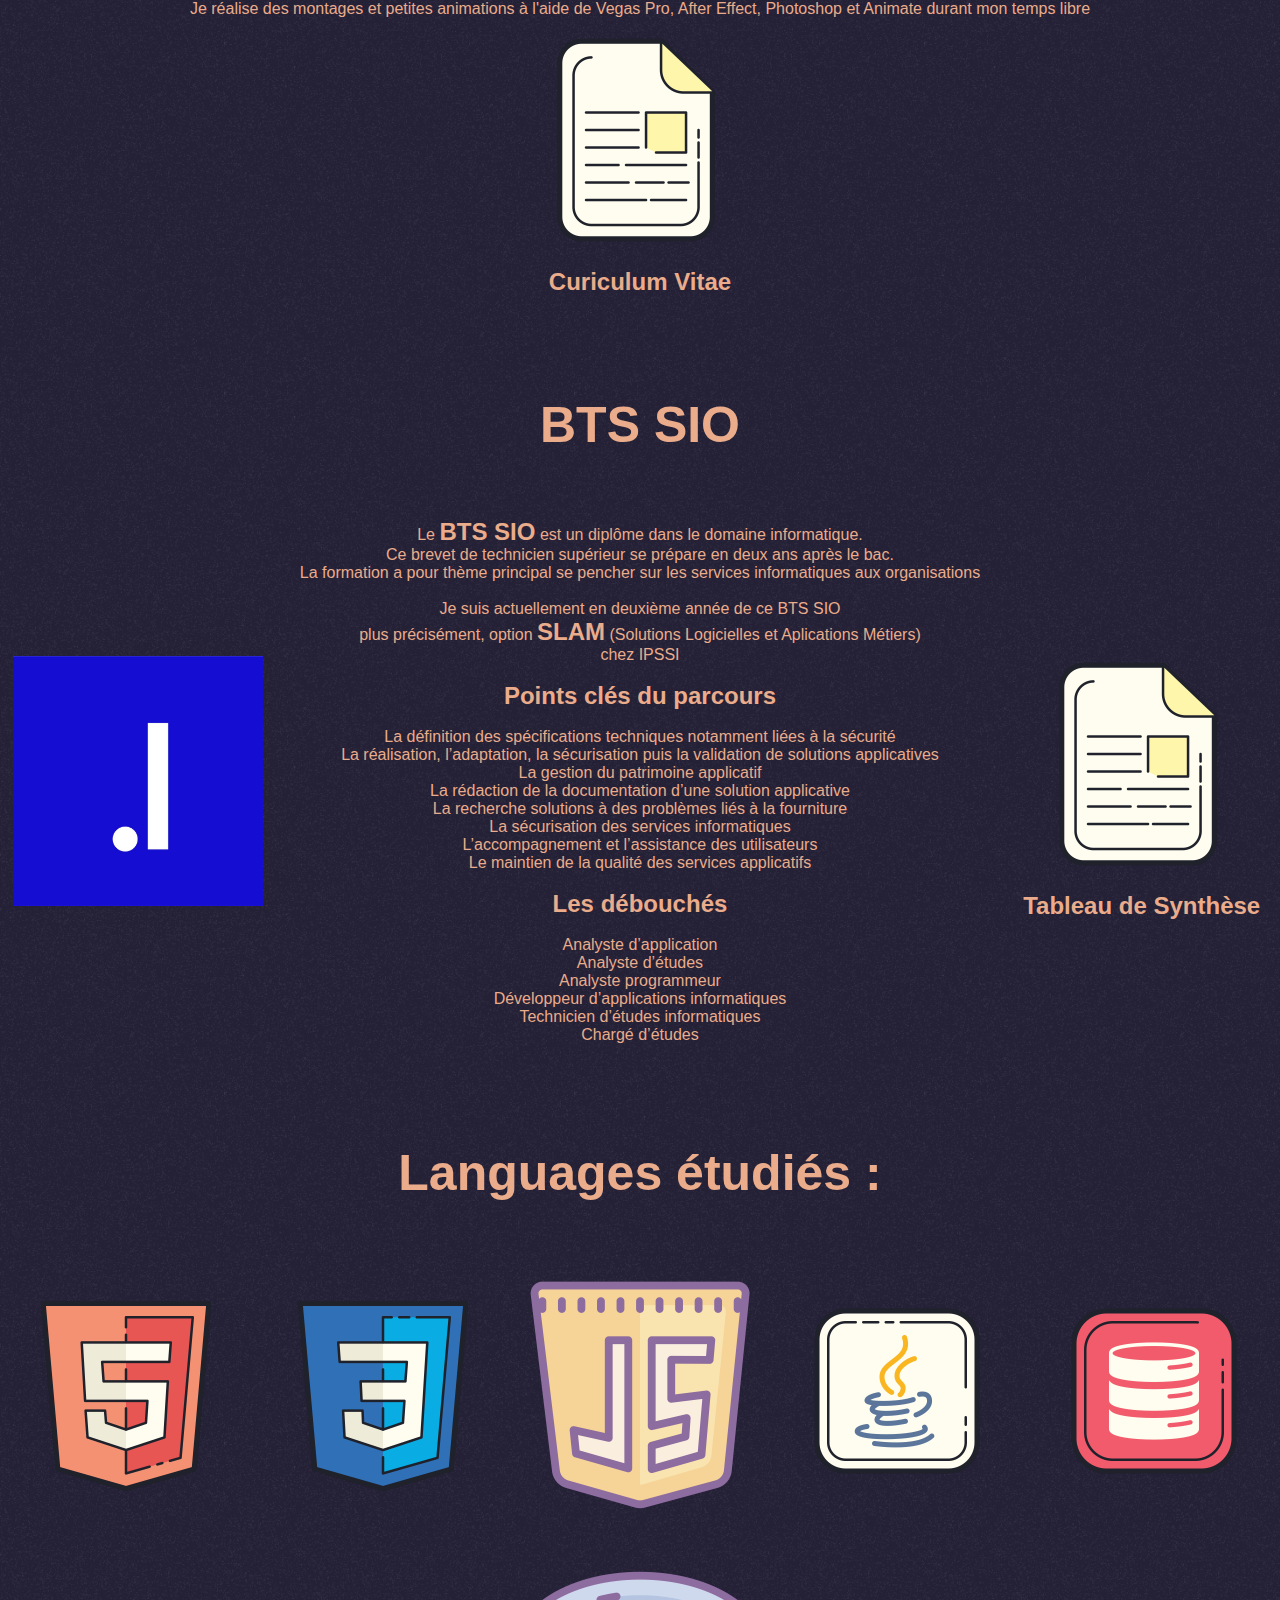
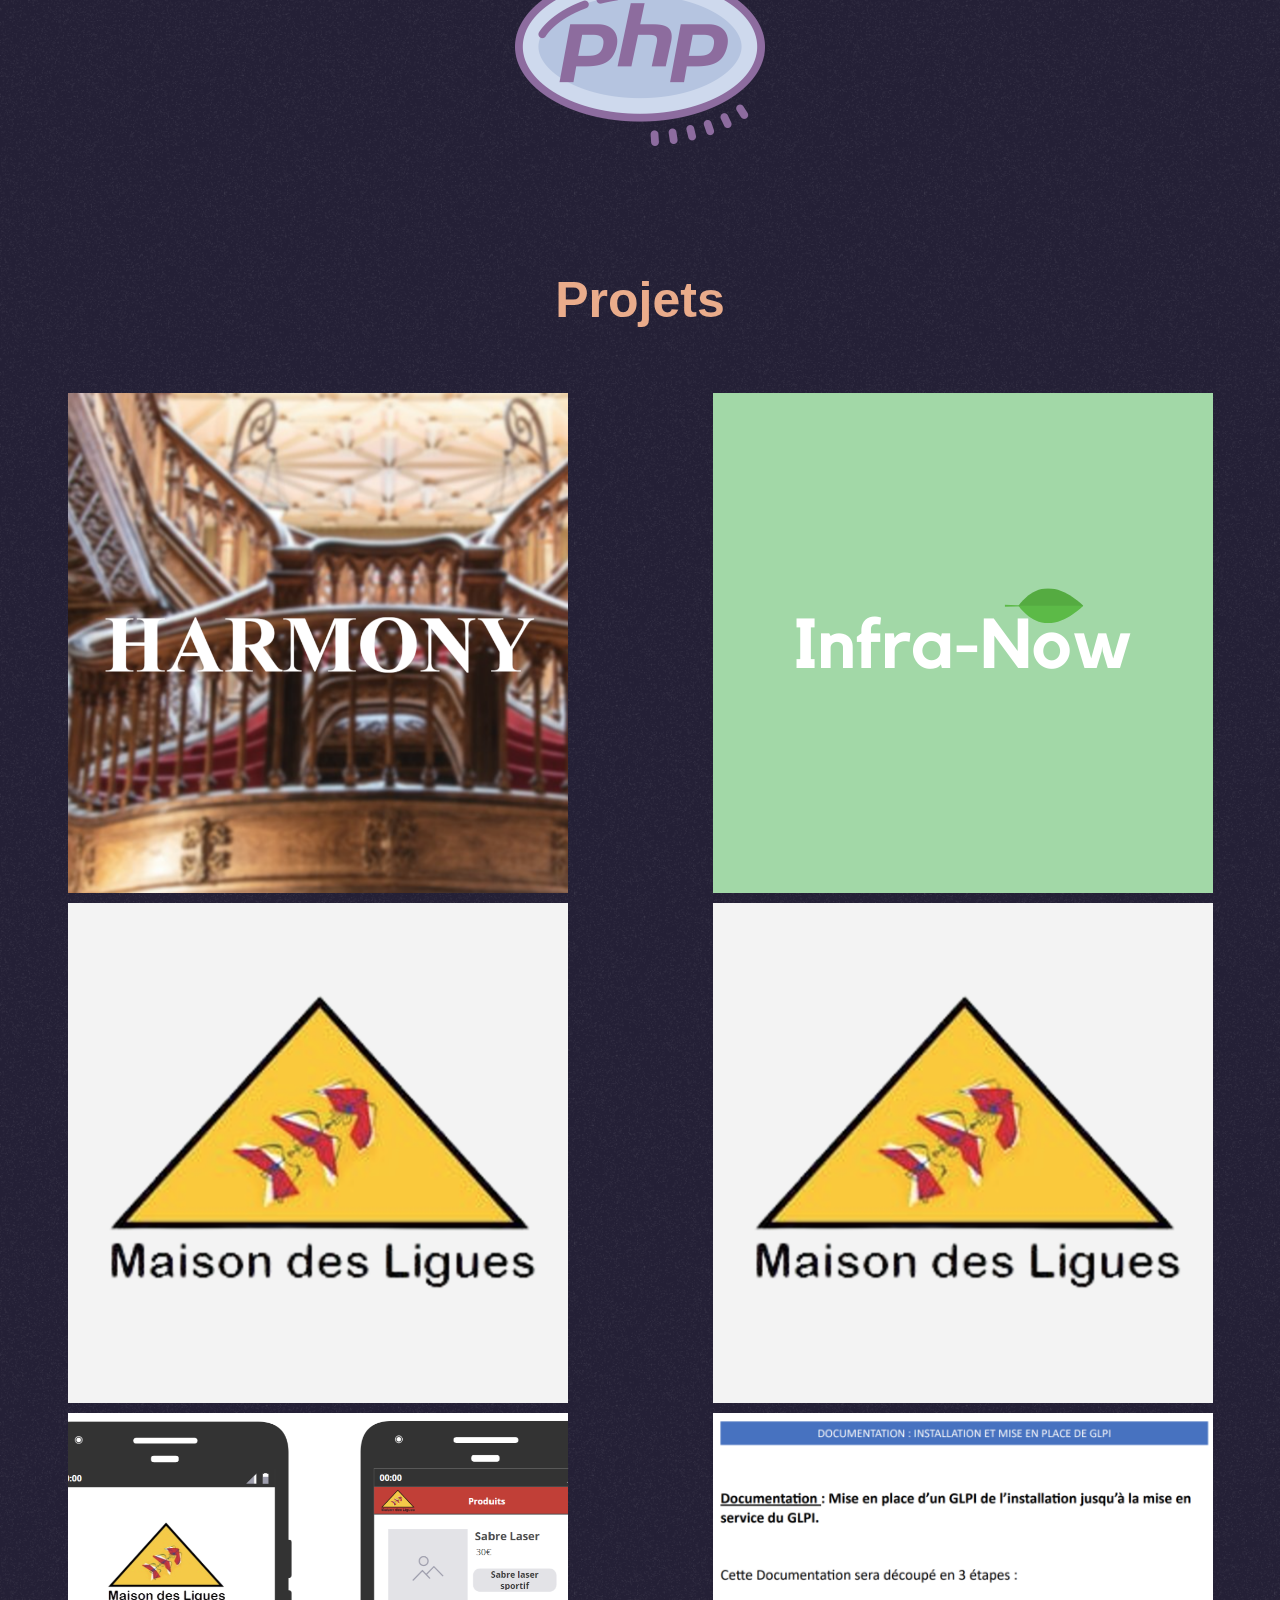
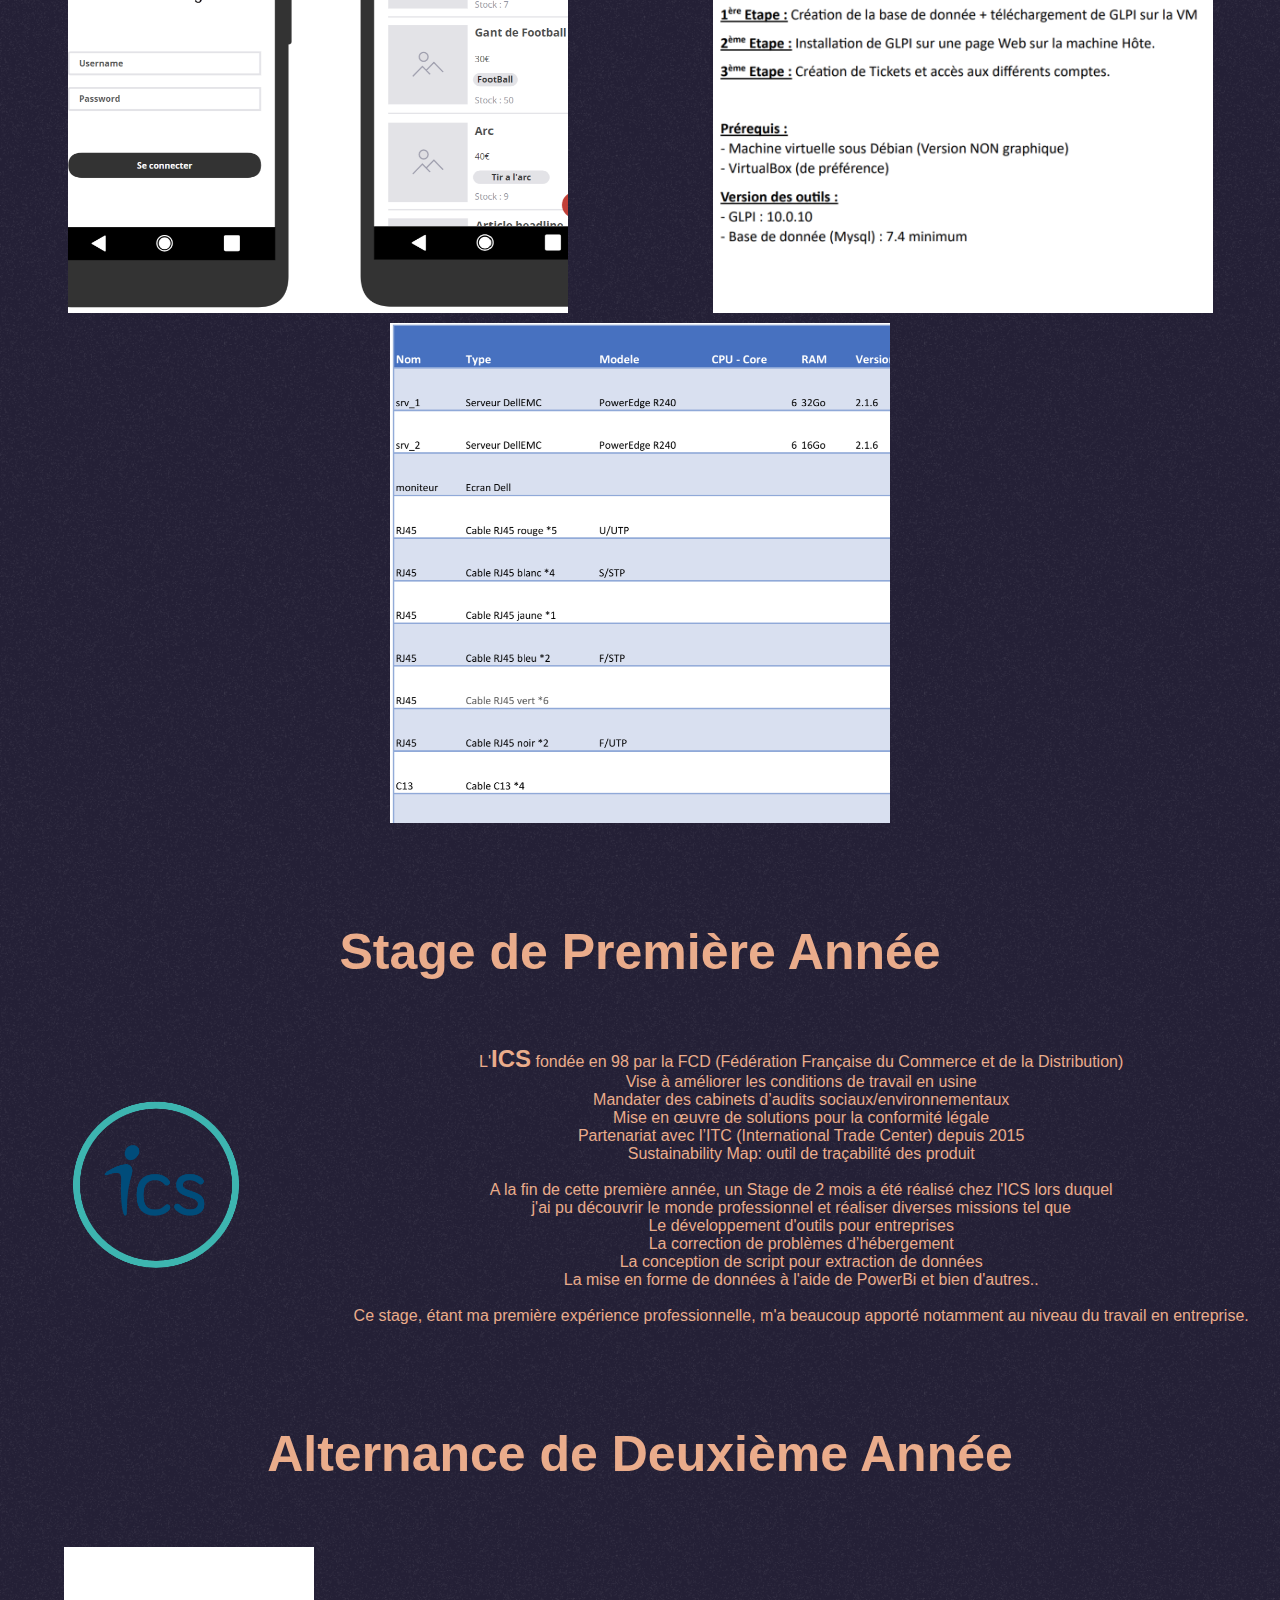
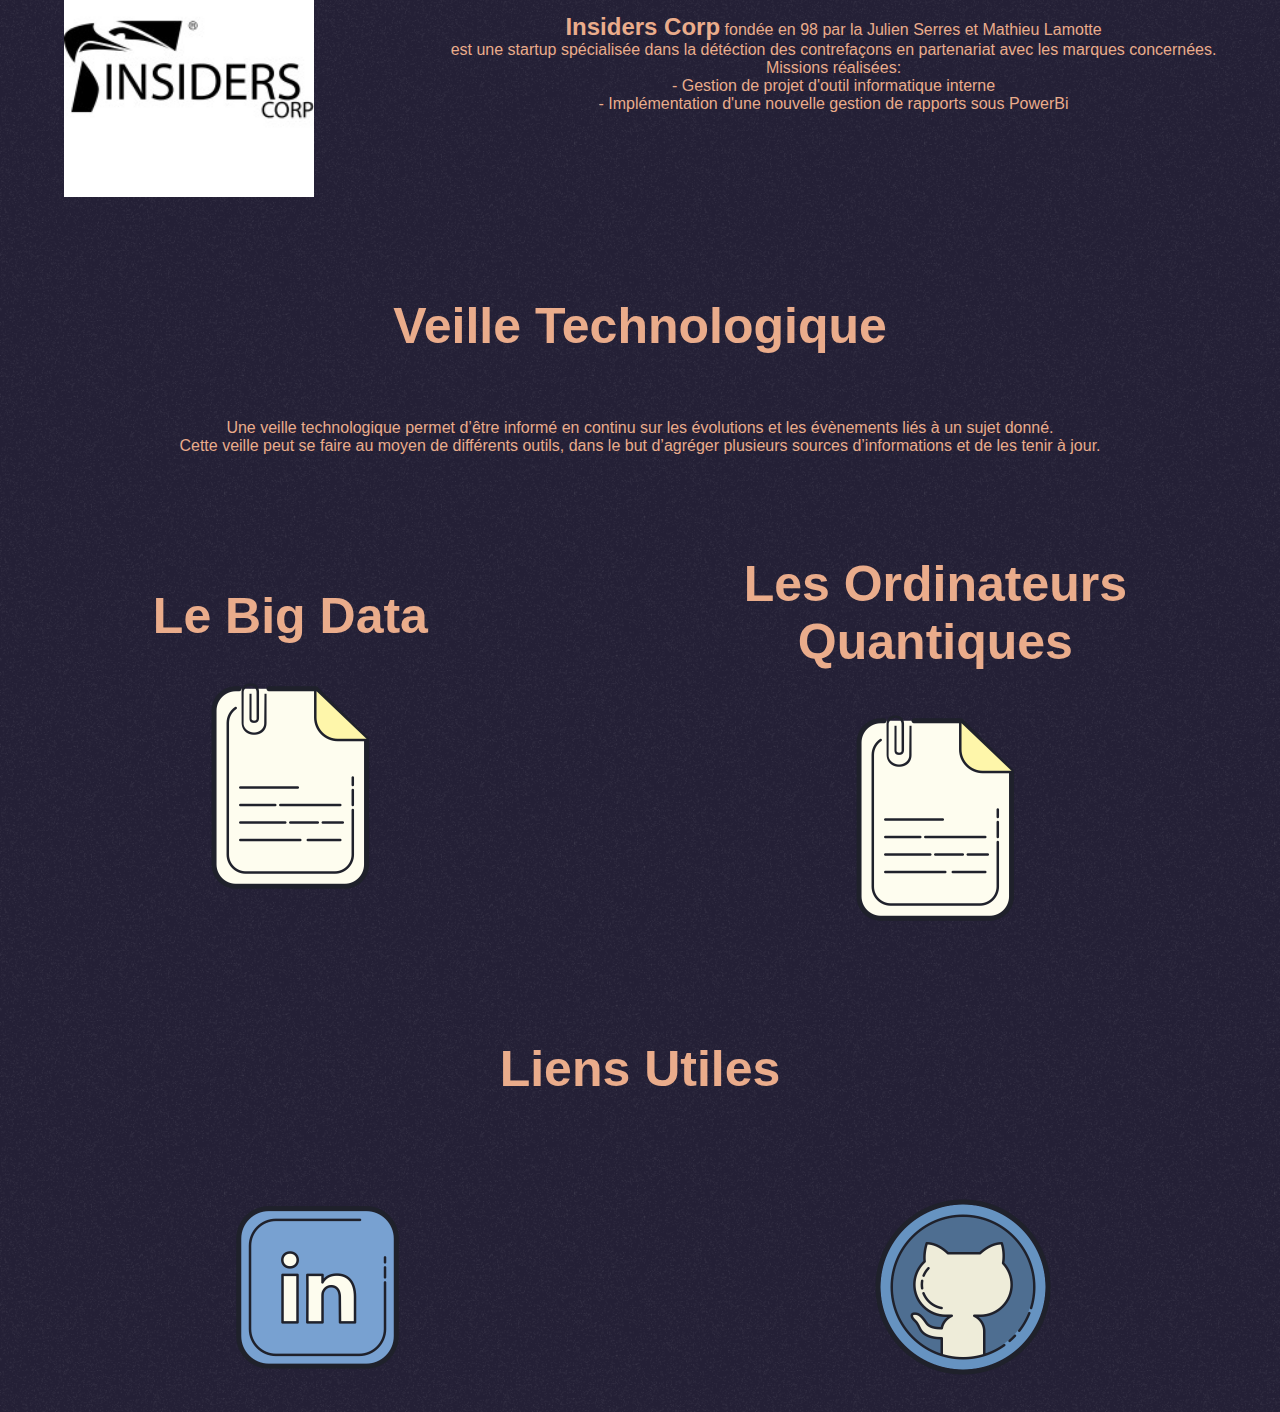
==== commit 0b1e10a2: "changes plus inventaire" ====
--- a/index.html
+++ b/index.html
@@ -55,8 +55,7 @@
         </div>
 
         <div class="p_box">
-            <p><strong>Hello, je suis Mattis</strong>, j'ai 19 ans et je suis actuellement en
-                2ème année de BTS SIO (SLAM) chez <strong>IPSSI</strong></p>
+            <p><strong>Hello, je suis Mattis</strong>, j'ai 20 ans et je suis actuellement en 2ème année de BTS SIO (SLAM) chez <strong>IPSSI</strong></p>
 
             <br>
             <br>
@@ -260,6 +259,18 @@
             </div>
         </div>
 
+        <div class="p_box">
+            <div class="fullwrap">
+                <a class="button" href="documents/doc_inventaire.pdf" target="_blank">
+                    <img src="images/projet_inventaire.png">
+                    <div class="fullcap">
+                        <h1>Inventaire de la Baie informatique</h1>
+                        <p>Réalisation d'une documentation d'inventaire d'une baie informatique</p>
+                    </div>
+                </a>
+            </div>
+        </div>
+
     </div>
 
 
